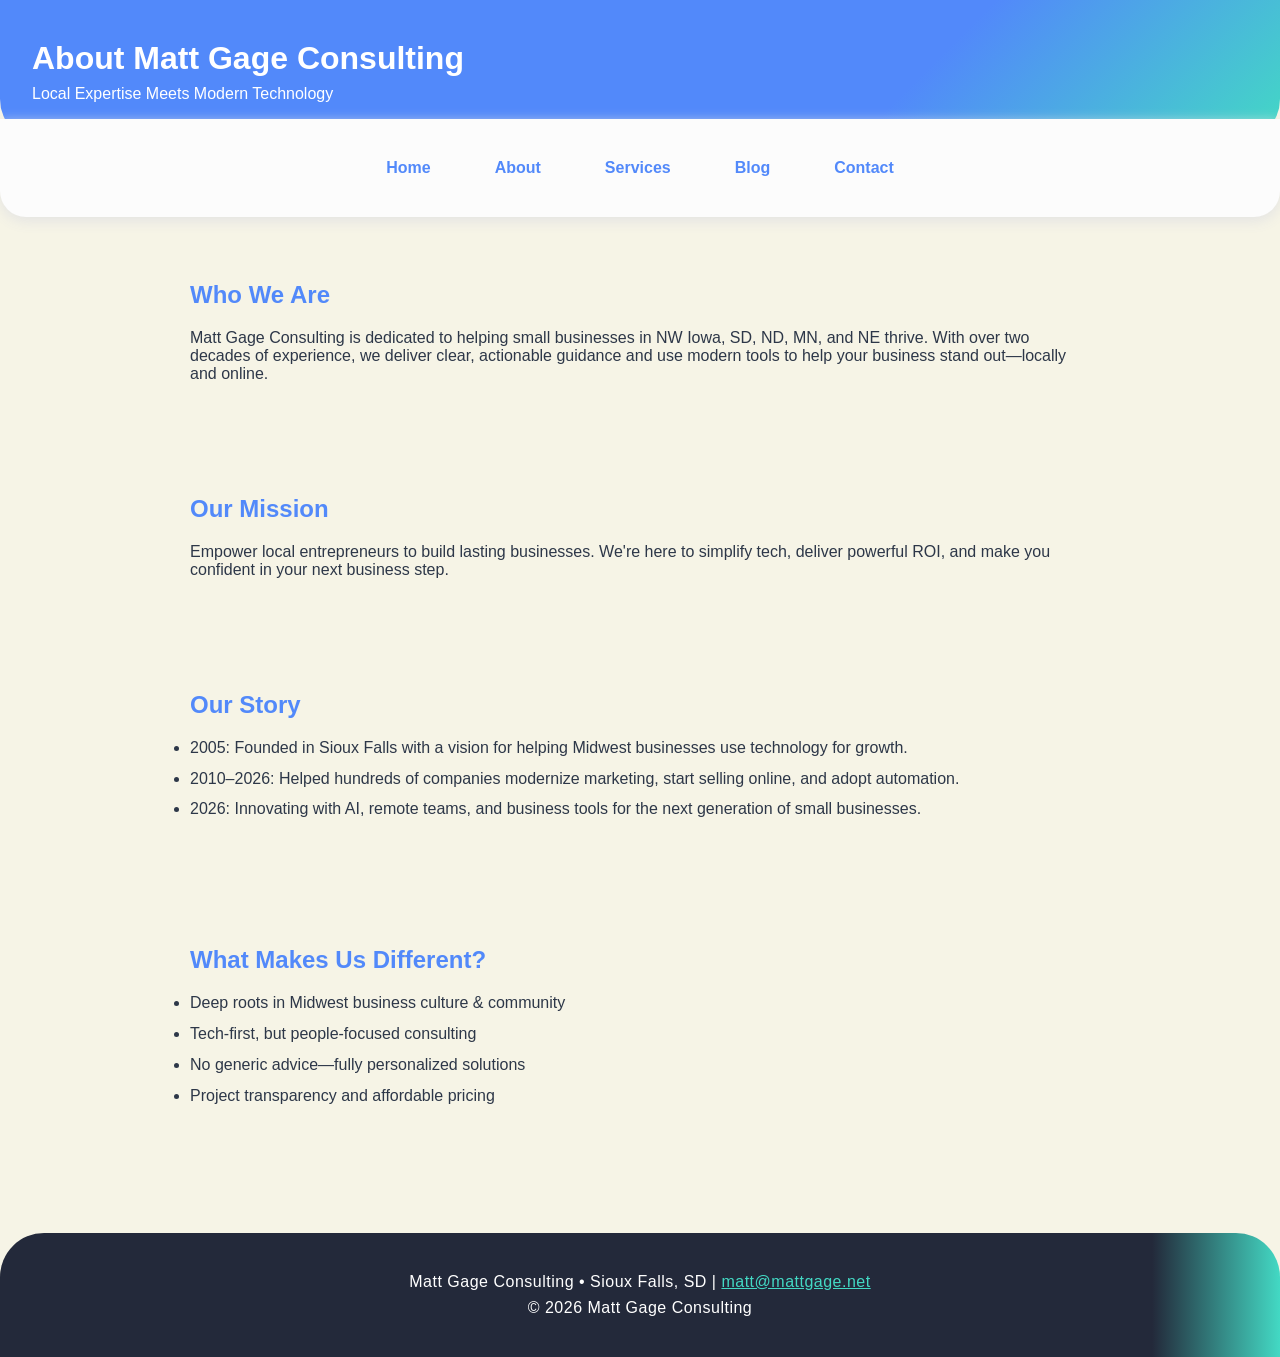
==== about.html @ 721576e1 "Refactor: Extract CSS into external stylesheet with variables - Created styles.css with CSS variable" ====
<!DOCTYPE html>
<html lang="en">
<head>
  <meta charset="UTF-8">
  <title>About Matt Gage Consulting</title>
  <meta name="viewport" content="width=device-width, initial-scale=1">
  <link rel="stylesheet" href="styles.css">
</head>
<body>
  <header>
    <h1>About Matt Gage Consulting</h1>
    <p>Local Expertise Meets Modern Technology</p>
  </header>
  <nav>
    <a href="index.html">Home</a>
    <a href="about.html">About</a>
    <a href="services.html">Services</a>
    <a href="blog.html">Blog</a>
    <a href="contact.html">Contact</a>
  </nav>
  <section>
    <h2>Who We Are</h2>
    <p>Matt Gage Consulting is dedicated to helping small businesses in NW Iowa, SD, ND, MN, and NE thrive. With over two decades of experience, we deliver clear, actionable guidance and use modern tools to help your business stand out—locally and online.</p>
  </section>
  <section>
    <h2>Our Mission</h2>
    <p>Empower local entrepreneurs to build lasting businesses. We're here to simplify tech, deliver powerful ROI, and make you confident in your next business step.</p>
  </section>
  <section>
    <h2>Our Story</h2>
    <ul>
      <li>2005: Founded in Sioux Falls with a vision for helping Midwest businesses use technology for growth.</li>
      <li>2010–2026: Helped hundreds of companies modernize marketing, start selling online, and adopt automation.</li>
      <li>2026: Innovating with AI, remote teams, and business tools for the next generation of small businesses.</li>
    </ul>
  </section>
  <section>
    <h2>What Makes Us Different?</h2>
    <ul>
      <li>Deep roots in Midwest business culture & community</li>
      <li>Tech-first, but people-focused consulting</li>
      <li>No generic advice—fully personalized solutions</li>
      <li>Project transparency and affordable pricing</li>
    </ul>
  </section>
  <footer>
    <p>Matt Gage Consulting • Sioux Falls, SD | <a href="mailto:matt@mattgage.net">matt@mattgage.net</a></p>
    <p>&copy; 2026 Matt Gage Consulting</p>
  </footer>
</body>
</html>
---- styles.css ----
/* CSS Variables for easy theming */
:root {
  --color-primary: #5289fa;
  --color-accent: #43d9c4;
  --color-dark: #23293a;
  --color-text: #2D3748;
  --color-background: #f6f4e6;
  --color-card: #fcfcfc;
  --color-white: #fff;
  --color-shadow-light: #e3e3e3;
  --color-shadow-medium: #e7e9ec;
  --color-shadow-card: #d7e9ef;
  --color-shadow-hover: #b1d6f6;
  --color-shadow-teal: #a4f6e3;
  --color-border: #d3d3d3;

  --font-family: 'Inter', 'Segoe UI', Arial, sans-serif;

  --border-radius-small: 6px;
  --border-radius-medium: 8px;
  --border-radius-large: 24px;
  --border-radius-xlarge: 26px;
  --border-radius-xxlarge: 44px;

  --spacing-small: 0.5rem;
  --spacing-medium: 1rem;
  --spacing-large: 2rem;
  --spacing-xlarge: 2.5rem;
  --spacing-xxlarge: 4rem;

  --transition-fast: 0.2s;
}

/* Base Styles */
body {
  font-family: var(--font-family);
  margin: 0;
  background: var(--color-background);
  color: var(--color-text);
}

/* Header Styles */
header {
  background: linear-gradient(135deg, var(--color-primary) 70%, var(--color-accent) 100%);
  color: var(--color-white);
  padding: var(--spacing-xlarge) var(--spacing-large);
  border-radius: 0 0 var(--border-radius-xxlarge) var(--border-radius-xxlarge);
}

header h1 {
  margin: 0 0 var(--spacing-small) 0;
}

header p {
  margin: 0;
}

/* Navigation Styles */
nav {
  background: var(--color-card);
  display: flex;
  gap: var(--spacing-large);
  align-items: center;
  justify-content: center;
  margin-top: -24px;
  padding: var(--spacing-large);
  border-radius: 0 0 var(--border-radius-xlarge) var(--border-radius-xlarge);
  box-shadow: 0 4px 14px var(--color-shadow-light);
  position: relative;
  z-index: 2;
}

nav a {
  color: var(--color-primary);
  text-decoration: none;
  font-weight: bold;
  padding: var(--spacing-small) var(--spacing-medium);
  border-radius: var(--border-radius-medium);
  transition: background var(--transition-fast);
}

nav a:hover {
  background: var(--color-accent);
  color: var(--color-white);
}

/* Section Styles */
section {
  max-width: 900px;
  margin: auto;
  padding: var(--spacing-large);
}

/* Footer Styles */
footer {
  background: linear-gradient(90deg, var(--color-dark) 90%, var(--color-accent) 100%);
  color: var(--color-white);
  text-align: center;
  padding: var(--spacing-large);
  border-radius: var(--border-radius-xxlarge) var(--border-radius-xxlarge) 0 0;
  margin-top: var(--spacing-xxlarge);
  letter-spacing: 0.5px;
}

footer a {
  color: var(--color-accent) !important;
  text-decoration: underline;
}

footer p {
  margin: var(--spacing-small) 0;
}

/* Heading Styles */
h2 {
  color: var(--color-primary);
  margin-top: var(--spacing-large);
}

h3 {
  margin-bottom: var(--spacing-small);
}

/* List Styles */
ul {
  margin: var(--spacing-small) 0 var(--spacing-large) 0;
  padding-left: 0;
}

ul li {
  margin-bottom: 0.8rem;
}

/* Link Styles */
.link-primary {
  color: var(--color-primary);
  text-decoration: none;
}

.link-primary-bold {
  color: var(--color-primary);
  text-decoration: none;
  font-weight: bold;
}

/* Hero Section - index.html specific */
.hero {
  text-align: center;
  padding: var(--spacing-xxlarge) var(--spacing-large);
  background: var(--color-card);
  border-radius: var(--border-radius-large);
  margin-top: -44px;
  box-shadow: 0 6px 24px var(--color-shadow-card);
}

/* CTA Button - index.html specific */
.cta {
  background: var(--color-accent);
  color: var(--color-white);
  padding: var(--spacing-medium) var(--spacing-xlarge);
  border: none;
  border-radius: 20px;
  font-size: 1.2rem;
  cursor: pointer;
  text-decoration: none;
  box-shadow: 0 2px 6px var(--color-shadow-teal);
  transition: background var(--transition-fast);
  font-family: inherit;
  display: inline-block;
}

.cta:hover {
  background: var(--color-primary);
}

/* Grid Layout - index.html specific */
.grid {
  display: flex;
  gap: var(--spacing-large);
  flex-wrap: wrap;
  justify-content: center;
  margin-top: var(--spacing-xlarge);
}

.grid > div {
  background: var(--color-card);
  border-radius: var(--border-radius-large);
  box-shadow: 0 2px 16px var(--color-shadow-medium);
  padding: var(--spacing-large);
  min-width: 260px;
  flex: 1 1 260px;
  margin-bottom: var(--spacing-medium);
  border-left: 5px solid var(--color-primary);
  transition: box-shadow var(--transition-fast);
}

.grid > div:hover {
  box-shadow: 0 4px 32px var(--color-shadow-hover);
  border-left: 5px solid var(--color-accent);
}

/* Service Card - services.html specific */
.service {
  background: var(--color-white);
  margin: var(--spacing-medium) 0;
  border-radius: var(--border-radius-small);
  box-shadow: 0 2px 8px var(--color-shadow-light);
  padding: var(--spacing-large);
}

/* Blog Post - blog.html specific */
.post {
  background: var(--color-white);
  margin: var(--spacing-medium) 0;
  border-radius: var(--border-radius-small);
  box-shadow: 0 2px 8px var(--color-shadow-light);
  padding: var(--spacing-large);
}

/* Form Styles - contact.html specific */
form {
  background: var(--color-white);
  padding: var(--spacing-large);
  border-radius: var(--border-radius-medium);
  box-shadow: 0 2px 8px var(--color-shadow-light);
}

label {
  font-weight: bold;
  display: block;
  margin-top: var(--spacing-medium);
}

input,
textarea {
  width: 100%;
  margin-bottom: var(--spacing-medium);
  padding: 0.75rem;
  border-radius: var(--border-radius-small);
  border: 1px solid var(--color-border);
  box-sizing: border-box;
  font-family: var(--font-family);
}

button[type="submit"] {
  background: var(--color-accent);
  color: var(--color-white);
  border: none;
  padding: 0.75rem 1.5rem;
  border-radius: var(--border-radius-small);
  margin-top: var(--spacing-medium);
  cursor: pointer;
  font-family: inherit;
  font-weight: bold;
  transition: background var(--transition-fast);
}

button[type="submit"]:hover {
  background: var(--color-primary);
}

/* Utility Classes */
.text-center {
  text-align: center;
}

/* Mobile Responsive */
@media (max-width: 600px) {
  .grid {
    flex-direction: column;
  }

  nav {
    flex-direction: column;
    gap: var(--spacing-medium);
  }

  header,
  footer {
    border-radius: 0;
  }

  .hero,
  .grid > div {
    border-radius: 16px;
  }

  section {
    padding: var(--spacing-medium);
  }
}
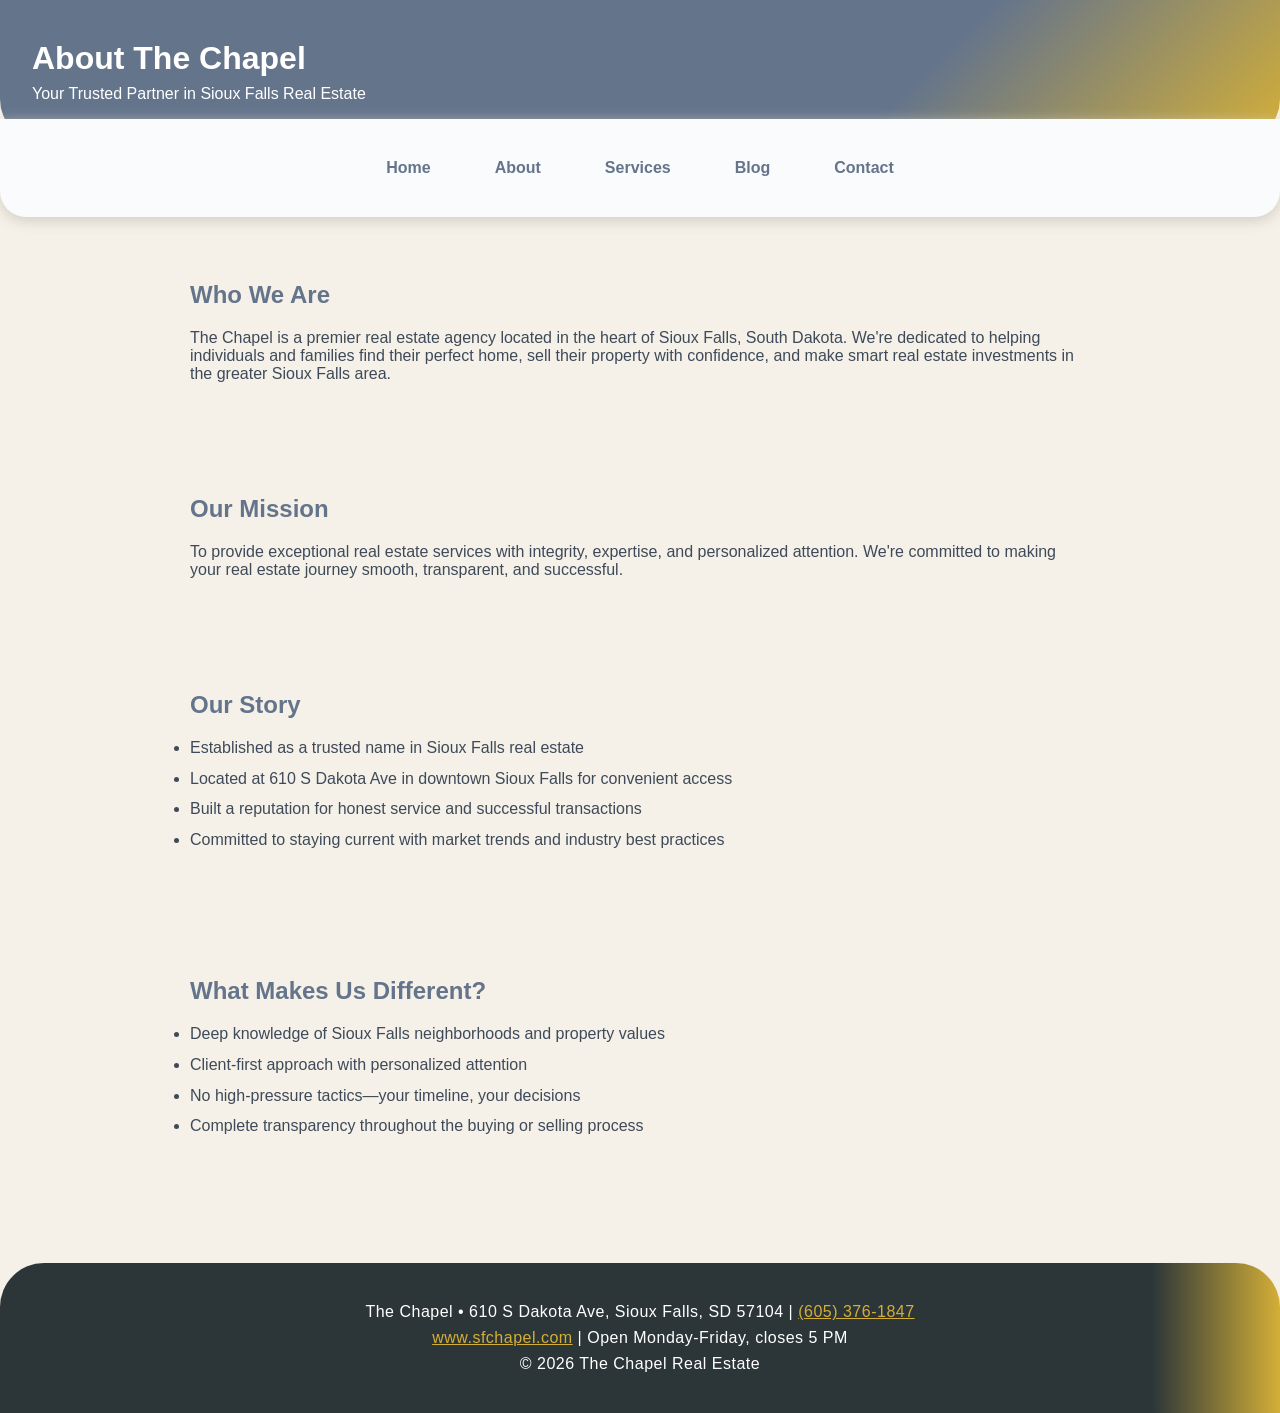
==== commit 06369757: "Update site content to The Chapel Real Estate Changed business information throughout all pages: - B" ====
--- a/about.html
+++ b/about.html
@@ -2,14 +2,14 @@
 <html lang="en">
 <head>
   <meta charset="UTF-8">
-  <title>About Matt Gage Consulting</title>
+  <title>About The Chapel | Real Estate in Sioux Falls</title>
   <meta name="viewport" content="width=device-width, initial-scale=1">
   <link rel="stylesheet" href="styles.css">
 </head>
 <body>
   <header>
-    <h1>About Matt Gage Consulting</h1>
-    <p>Local Expertise Meets Modern Technology</p>
+    <h1>About The Chapel</h1>
+    <p>Your Trusted Partner in Sioux Falls Real Estate</p>
   </header>
   <nav>
     <a href="index.html">Home</a>
@@ -20,32 +20,34 @@
   </nav>
   <section>
     <h2>Who We Are</h2>
-    <p>Matt Gage Consulting is dedicated to helping small businesses in NW Iowa, SD, ND, MN, and NE thrive. With over two decades of experience, we deliver clear, actionable guidance and use modern tools to help your business stand out—locally and online.</p>
+    <p>The Chapel is a premier real estate agency located in the heart of Sioux Falls, South Dakota. We're dedicated to helping individuals and families find their perfect home, sell their property with confidence, and make smart real estate investments in the greater Sioux Falls area.</p>
   </section>
   <section>
     <h2>Our Mission</h2>
-    <p>Empower local entrepreneurs to build lasting businesses. We're here to simplify tech, deliver powerful ROI, and make you confident in your next business step.</p>
+    <p>To provide exceptional real estate services with integrity, expertise, and personalized attention. We're committed to making your real estate journey smooth, transparent, and successful.</p>
   </section>
   <section>
     <h2>Our Story</h2>
     <ul>
-      <li>2005: Founded in Sioux Falls with a vision for helping Midwest businesses use technology for growth.</li>
-      <li>2010–2026: Helped hundreds of companies modernize marketing, start selling online, and adopt automation.</li>
-      <li>2026: Innovating with AI, remote teams, and business tools for the next generation of small businesses.</li>
+      <li>Established as a trusted name in Sioux Falls real estate</li>
+      <li>Located at 610 S Dakota Ave in downtown Sioux Falls for convenient access</li>
+      <li>Built a reputation for honest service and successful transactions</li>
+      <li>Committed to staying current with market trends and industry best practices</li>
     </ul>
   </section>
   <section>
     <h2>What Makes Us Different?</h2>
     <ul>
-      <li>Deep roots in Midwest business culture & community</li>
-      <li>Tech-first, but people-focused consulting</li>
-      <li>No generic advice—fully personalized solutions</li>
-      <li>Project transparency and affordable pricing</li>
+      <li>Deep knowledge of Sioux Falls neighborhoods and property values</li>
+      <li>Client-first approach with personalized attention</li>
+      <li>No high-pressure tactics—your timeline, your decisions</li>
+      <li>Complete transparency throughout the buying or selling process</li>
     </ul>
   </section>
   <footer>
-    <p>Matt Gage Consulting • Sioux Falls, SD | <a href="mailto:matt@mattgage.net">matt@mattgage.net</a></p>
-    <p>&copy; 2026 Matt Gage Consulting</p>
+    <p>The Chapel • 610 S Dakota Ave, Sioux Falls, SD 57104 | <a href="tel:+16053761847">(605) 376-1847</a></p>
+    <p><a href="https://www.sfchapel.com">www.sfchapel.com</a> | Open Monday-Friday, closes 5 PM</p>
+    <p>&copy; 2026 The Chapel Real Estate</p>
   </footer>
 </body>
 </html>
--- a/styles.css
+++ b/styles.css
@@ -1,18 +1,19 @@
 /* CSS Variables for easy theming */
 :root {
-  --color-primary: #5289fa;
-  --color-accent: #43d9c4;
-  --color-dark: #23293a;
-  --color-text: #2D3748;
-  --color-background: #f6f4e6;
-  --color-card: #fcfcfc;
-  --color-white: #fff;
-  --color-shadow-light: #e3e3e3;
-  --color-shadow-medium: #e7e9ec;
-  --color-shadow-card: #d7e9ef;
-  --color-shadow-hover: #b1d6f6;
-  --color-shadow-teal: #a4f6e3;
-  --color-border: #d3d3d3;
+  /* Arctic White, Slate, Gold, Natural Wood Tones, Charcoal Color Scheme */
+  --color-primary: #64748B;        /* Slate - primary elements, links */
+  --color-accent: #D4AF37;         /* Gold - CTAs, accents, highlights */
+  --color-dark: #2C3639;           /* Charcoal - footer, dark backgrounds */
+  --color-text: #3E4A59;           /* Charcoal text - body copy */
+  --color-background: #F5F1E8;     /* Natural wood/warm cream - page background */
+  --color-card: #FAFBFC;           /* Arctic white - card backgrounds */
+  --color-white: #FFFFFF;          /* Pure white */
+  --color-shadow-light: #D4CEC4;   /* Warm neutral shadow */
+  --color-shadow-medium: #C5BDB1;  /* Medium warm shadow */
+  --color-shadow-card: #E0D8CC;    /* Soft wood-tone shadow */
+  --color-shadow-hover: #B8A992;   /* Wood-tone hover shadow */
+  --color-shadow-accent: #E5D5A8;  /* Gold-tinted shadow */
+  --color-border: #D1C7B8;         /* Natural border color */
 
   --font-family: 'Inter', 'Segoe UI', Arial, sans-serif;
 
@@ -163,7 +164,7 @@
   font-size: 1.2rem;
   cursor: pointer;
   text-decoration: none;
-  box-shadow: 0 2px 6px var(--color-shadow-teal);
+  box-shadow: 0 2px 6px var(--color-shadow-accent);
   transition: background var(--transition-fast);
   font-family: inherit;
   display: inline-block;
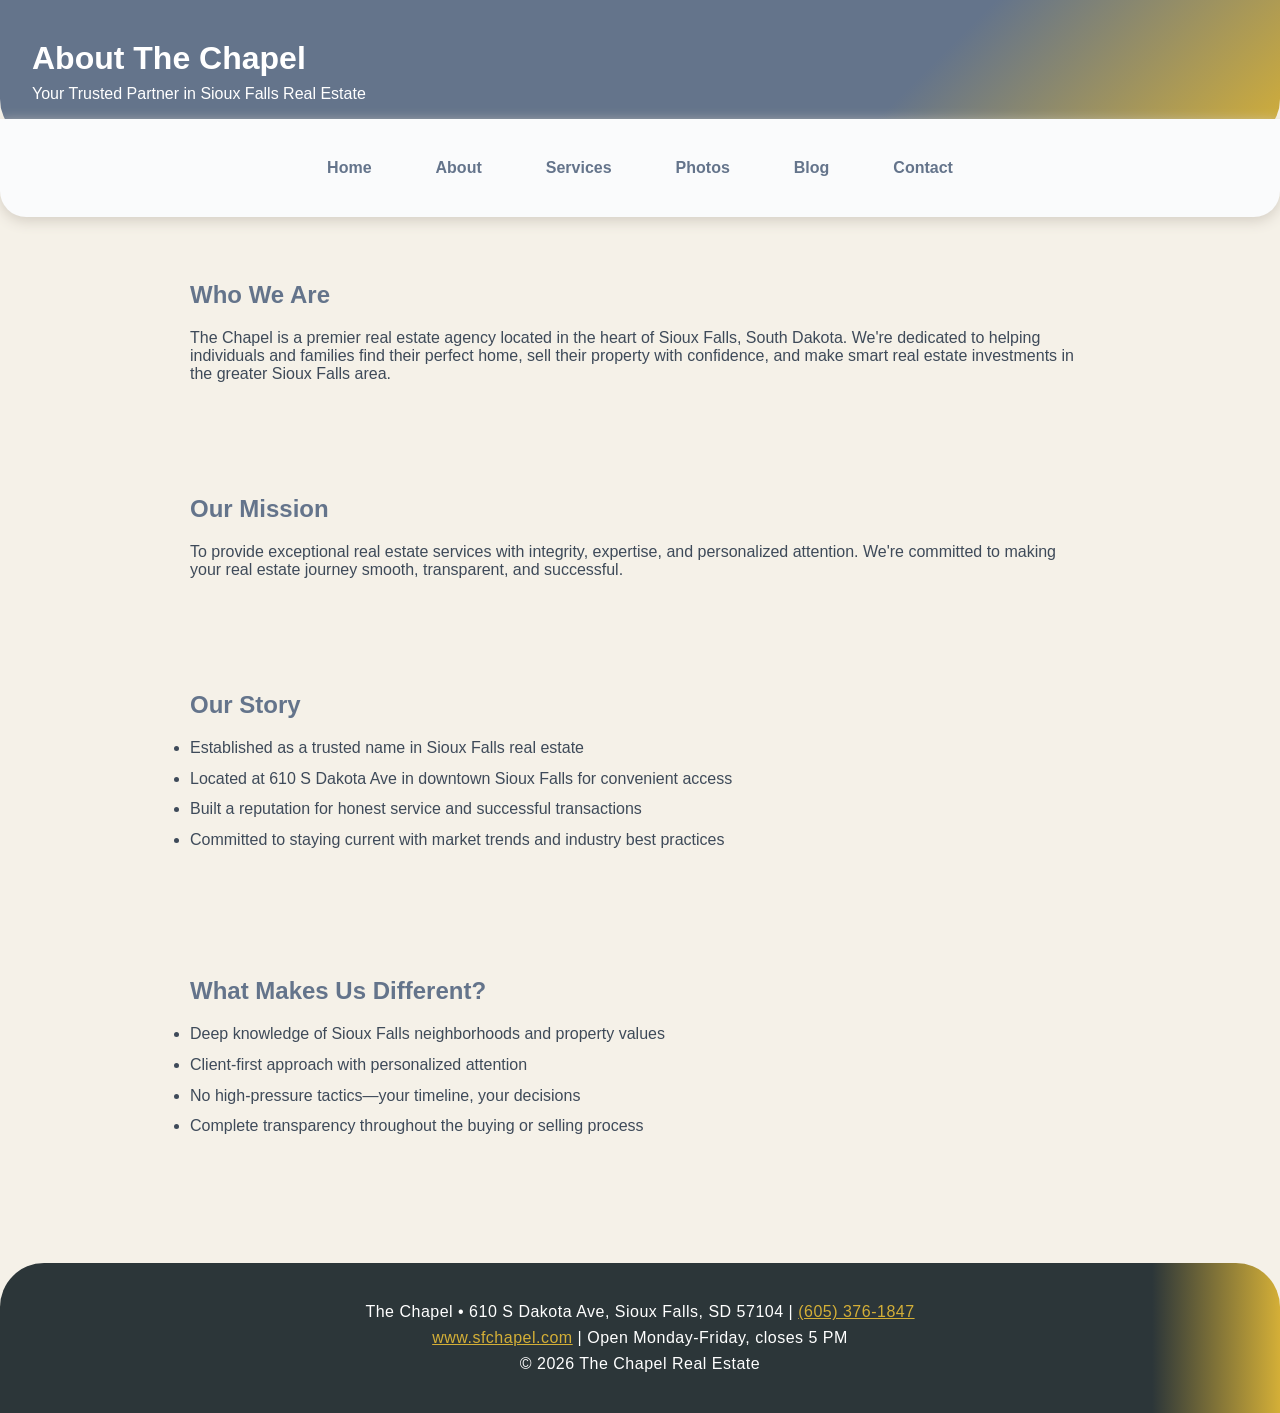
==== commit 63727391: "Add Photos page and update navigation based on sitemap Created new photos.html page featuring: - Pro" ====
--- a/about.html
+++ b/about.html
@@ -15,6 +15,7 @@
     <a href="index.html">Home</a>
     <a href="about.html">About</a>
     <a href="services.html">Services</a>
+    <a href="photos.html">Photos</a>
     <a href="blog.html">Blog</a>
     <a href="contact.html">Contact</a>
   </nav>
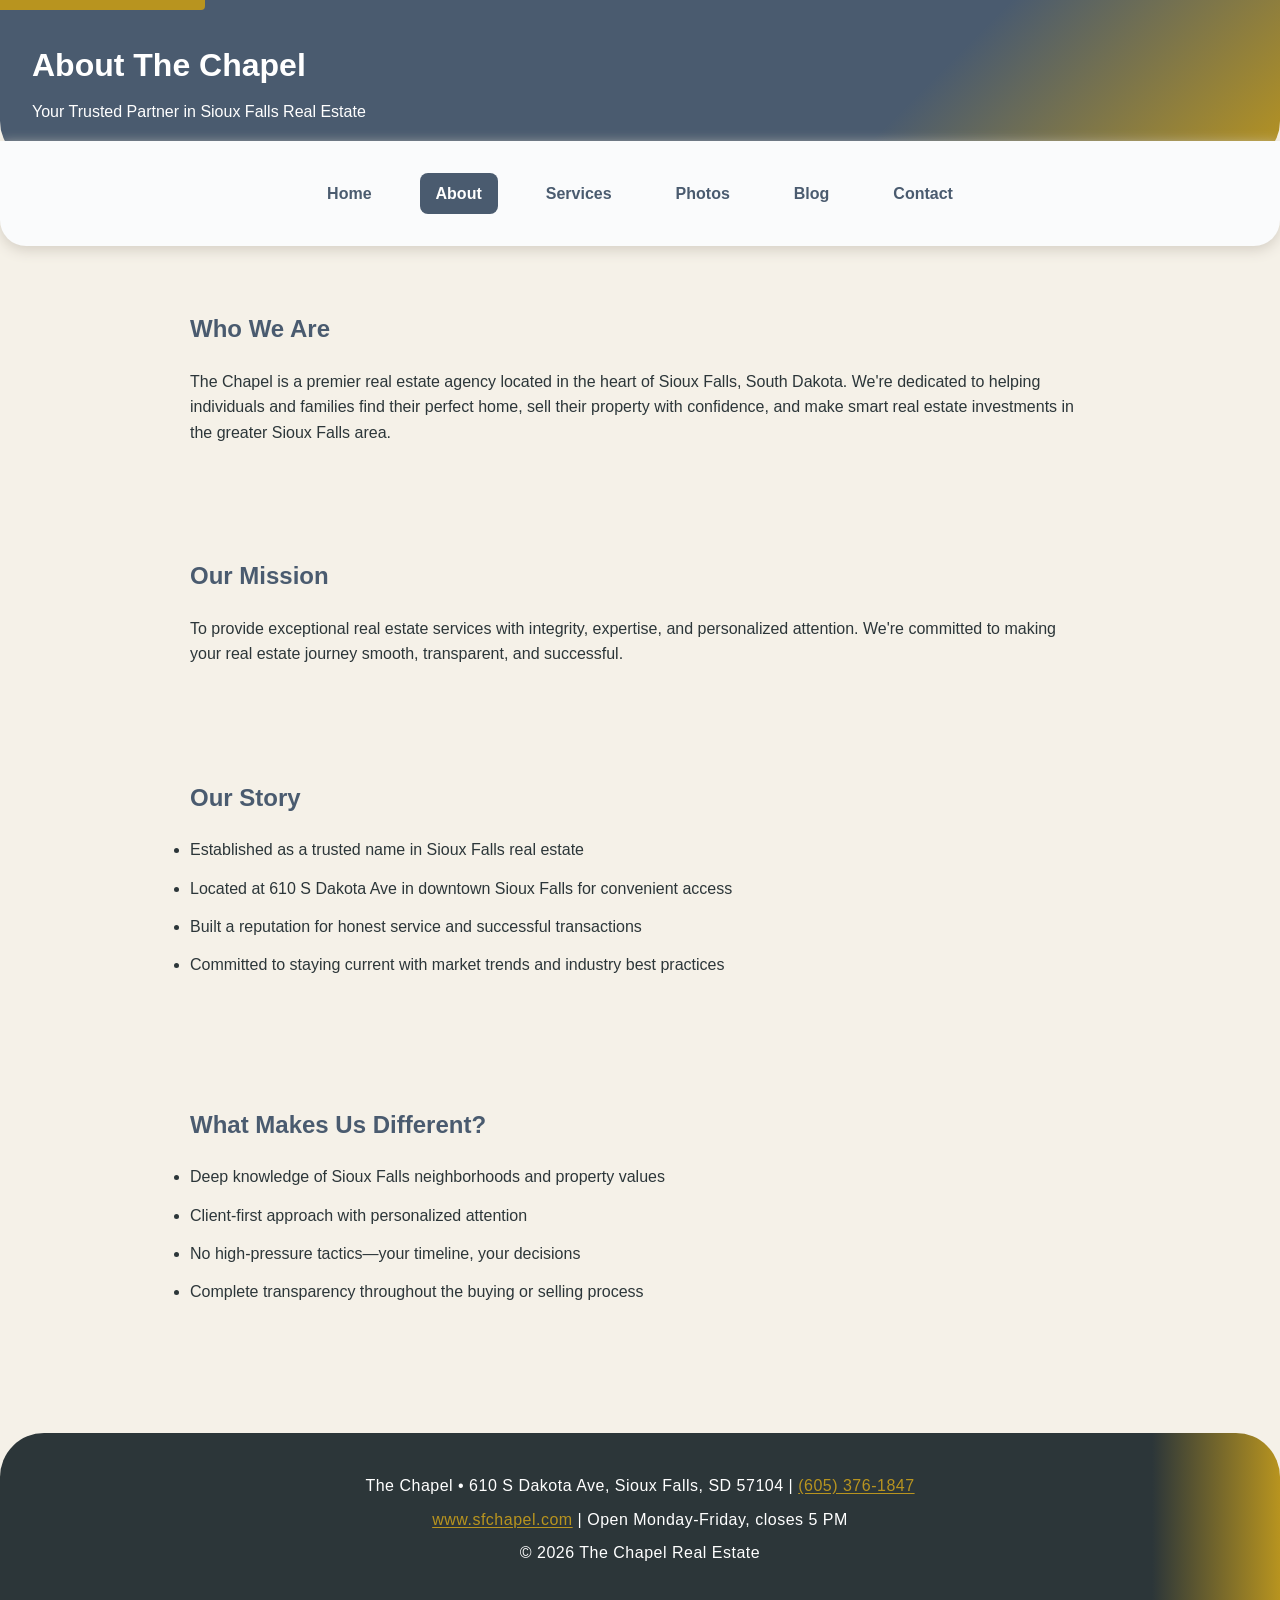
==== commit 7b4bd9d8: "Implement WCAG 2.1 Level AA accessibility standards CSS Improvements (styles.css): - Updated color p" ====
--- a/about.html
+++ b/about.html
@@ -7,47 +7,57 @@
   <link rel="stylesheet" href="styles.css">
 </head>
 <body>
-  <header>
+  <a href="#main-content" class="skip-link">Skip to main content</a>
+
+  <header role="banner">
     <h1>About The Chapel</h1>
     <p>Your Trusted Partner in Sioux Falls Real Estate</p>
   </header>
-  <nav>
+
+  <nav role="navigation" aria-label="Main navigation">
     <a href="index.html">Home</a>
-    <a href="about.html">About</a>
+    <a href="about.html" aria-current="page">About</a>
     <a href="services.html">Services</a>
     <a href="photos.html">Photos</a>
     <a href="blog.html">Blog</a>
     <a href="contact.html">Contact</a>
   </nav>
-  <section>
-    <h2>Who We Are</h2>
-    <p>The Chapel is a premier real estate agency located in the heart of Sioux Falls, South Dakota. We're dedicated to helping individuals and families find their perfect home, sell their property with confidence, and make smart real estate investments in the greater Sioux Falls area.</p>
-  </section>
-  <section>
-    <h2>Our Mission</h2>
-    <p>To provide exceptional real estate services with integrity, expertise, and personalized attention. We're committed to making your real estate journey smooth, transparent, and successful.</p>
-  </section>
-  <section>
-    <h2>Our Story</h2>
-    <ul>
-      <li>Established as a trusted name in Sioux Falls real estate</li>
-      <li>Located at 610 S Dakota Ave in downtown Sioux Falls for convenient access</li>
-      <li>Built a reputation for honest service and successful transactions</li>
-      <li>Committed to staying current with market trends and industry best practices</li>
-    </ul>
-  </section>
-  <section>
-    <h2>What Makes Us Different?</h2>
-    <ul>
-      <li>Deep knowledge of Sioux Falls neighborhoods and property values</li>
-      <li>Client-first approach with personalized attention</li>
-      <li>No high-pressure tactics—your timeline, your decisions</li>
-      <li>Complete transparency throughout the buying or selling process</li>
-    </ul>
-  </section>
-  <footer>
-    <p>The Chapel • 610 S Dakota Ave, Sioux Falls, SD 57104 | <a href="tel:+16053761847">(605) 376-1847</a></p>
-    <p><a href="https://www.sfchapel.com">www.sfchapel.com</a> | Open Monday-Friday, closes 5 PM</p>
+
+  <main id="main-content" role="main">
+    <section aria-labelledby="who-we-are-heading">
+      <h2 id="who-we-are-heading">Who We Are</h2>
+      <p>The Chapel is a premier real estate agency located in the heart of Sioux Falls, South Dakota. We're dedicated to helping individuals and families find their perfect home, sell their property with confidence, and make smart real estate investments in the greater Sioux Falls area.</p>
+    </section>
+
+    <section aria-labelledby="mission-heading">
+      <h2 id="mission-heading">Our Mission</h2>
+      <p>To provide exceptional real estate services with integrity, expertise, and personalized attention. We're committed to making your real estate journey smooth, transparent, and successful.</p>
+    </section>
+
+    <section aria-labelledby="story-heading">
+      <h2 id="story-heading">Our Story</h2>
+      <ul>
+        <li>Established as a trusted name in Sioux Falls real estate</li>
+        <li>Located at 610 S Dakota Ave in downtown Sioux Falls for convenient access</li>
+        <li>Built a reputation for honest service and successful transactions</li>
+        <li>Committed to staying current with market trends and industry best practices</li>
+      </ul>
+    </section>
+
+    <section aria-labelledby="different-heading">
+      <h2 id="different-heading">What Makes Us Different?</h2>
+      <ul>
+        <li>Deep knowledge of Sioux Falls neighborhoods and property values</li>
+        <li>Client-first approach with personalized attention</li>
+        <li>No high-pressure tactics—your timeline, your decisions</li>
+        <li>Complete transparency throughout the buying or selling process</li>
+      </ul>
+    </section>
+  </main>
+
+  <footer role="contentinfo">
+    <p>The Chapel • 610 S Dakota Ave, Sioux Falls, SD 57104 | <a href="tel:+16053761847" aria-label="Call The Chapel at (605) 376-1847">(605) 376-1847</a></p>
+    <p><a href="https://www.sfchapel.com" aria-label="Visit The Chapel website">www.sfchapel.com</a> | Open Monday-Friday, closes 5 PM</p>
     <p>&copy; 2026 The Chapel Real Estate</p>
   </footer>
 </body>
--- a/styles.css
+++ b/styles.css
@@ -1,10 +1,10 @@
-/* CSS Variables for easy theming */
+/* CSS Variables for easy theming - WCAG 2.1 AA Compliant Colors */
 :root {
   /* Arctic White, Slate, Gold, Natural Wood Tones, Charcoal Color Scheme */
-  --color-primary: #64748B;        /* Slate - primary elements, links */
-  --color-accent: #D4AF37;         /* Gold - CTAs, accents, highlights */
+  --color-primary: #4A5B6F;        /* Darker slate - better contrast (was #64748B) */
+  --color-accent: #B8941F;         /* Darker gold - better contrast (was #D4AF37) */
   --color-dark: #2C3639;           /* Charcoal - footer, dark backgrounds */
-  --color-text: #3E4A59;           /* Charcoal text - body copy */
+  --color-text: #2C3639;           /* Darker charcoal text - WCAG AA compliant (was #3E4A59) */
   --color-background: #F5F1E8;     /* Natural wood/warm cream - page background */
   --color-card: #FAFBFC;           /* Arctic white - card backgrounds */
   --color-white: #FFFFFF;          /* Pure white */
@@ -14,6 +14,7 @@
   --color-shadow-hover: #B8A992;   /* Wood-tone hover shadow */
   --color-shadow-accent: #E5D5A8;  /* Gold-tinted shadow */
   --color-border: #D1C7B8;         /* Natural border color */
+  --color-focus: #4A5B6F;          /* Focus indicator color */
 
   --font-family: 'Inter', 'Segoe UI', Arial, sans-serif;
 
@@ -30,6 +31,38 @@
   --spacing-xxlarge: 4rem;
 
   --transition-fast: 0.2s;
+}
+
+/* Accessibility Utilities */
+.skip-link {
+  position: absolute;
+  top: -40px;
+  left: 0;
+  background: var(--color-accent);
+  color: var(--color-white);
+  padding: 0.75rem 1.5rem;
+  text-decoration: none;
+  font-weight: bold;
+  z-index: 100;
+  border-radius: 0 0 4px 0;
+}
+
+.skip-link:focus {
+  top: 0;
+  outline: 3px solid var(--color-focus);
+  outline-offset: 2px;
+}
+
+.visually-hidden {
+  position: absolute;
+  width: 1px;
+  height: 1px;
+  padding: 0;
+  margin: -1px;
+  overflow: hidden;
+  clip: rect(0, 0, 0, 0);
+  white-space: nowrap;
+  border: 0;
 }
 
 /* Base Styles */
@@ -38,6 +71,22 @@
   margin: 0;
   background: var(--color-background);
   color: var(--color-text);
+  line-height: 1.6;
+}
+
+/* Focus Styles - WCAG 2.1 Compliance */
+*:focus {
+  outline: 3px solid var(--color-focus);
+  outline-offset: 2px;
+}
+
+*:focus:not(:focus-visible) {
+  outline: none;
+}
+
+*:focus-visible {
+  outline: 3px solid var(--color-focus);
+  outline-offset: 2px;
 }
 
 /* Header Styles */
@@ -77,11 +126,22 @@
   font-weight: bold;
   padding: var(--spacing-small) var(--spacing-medium);
   border-radius: var(--border-radius-medium);
-  transition: background var(--transition-fast);
-}
-
-nav a:hover {
+  transition: background var(--transition-fast), color var(--transition-fast);
+}
+
+nav a:hover,
+nav a:focus {
   background: var(--color-accent);
+  color: var(--color-white);
+}
+
+nav a:focus {
+  outline: 3px solid var(--color-focus);
+  outline-offset: 2px;
+}
+
+nav a[aria-current="page"] {
+  background: var(--color-primary);
   color: var(--color-white);
 }
 
@@ -133,15 +193,41 @@
 }
 
 /* Link Styles */
+a {
+  color: var(--color-primary);
+  text-decoration: underline;
+  text-decoration-thickness: 2px;
+  text-underline-offset: 2px;
+}
+
+a:hover,
+a:focus {
+  color: var(--color-accent);
+}
+
 .link-primary {
   color: var(--color-primary);
   text-decoration: none;
+  border-bottom: 2px solid transparent;
+  transition: border-color var(--transition-fast);
+}
+
+.link-primary:hover,
+.link-primary:focus {
+  border-bottom-color: var(--color-accent);
 }
 
 .link-primary-bold {
   color: var(--color-primary);
   text-decoration: none;
   font-weight: bold;
+  border-bottom: 2px solid var(--color-primary);
+}
+
+.link-primary-bold:hover,
+.link-primary-bold:focus {
+  color: var(--color-accent);
+  border-bottom-color: var(--color-accent);
 }
 
 /* Hero Section - index.html specific */
@@ -170,8 +256,14 @@
   display: inline-block;
 }
 
-.cta:hover {
+.cta:hover,
+.cta:focus {
   background: var(--color-primary);
+}
+
+.cta:focus {
+  outline: 3px solid var(--color-focus);
+  outline-offset: 4px;
 }
 
 /* Grid Layout - index.html specific */
@@ -238,9 +330,29 @@
   margin-bottom: var(--spacing-medium);
   padding: 0.75rem;
   border-radius: var(--border-radius-small);
-  border: 1px solid var(--color-border);
+  border: 2px solid var(--color-border);
   box-sizing: border-box;
   font-family: var(--font-family);
+  font-size: 1rem;
+  line-height: 1.5;
+  transition: border-color var(--transition-fast);
+}
+
+input:focus,
+textarea:focus {
+  border-color: var(--color-focus);
+  outline: 3px solid var(--color-focus);
+  outline-offset: 2px;
+}
+
+input:invalid:not(:placeholder-shown),
+textarea:invalid:not(:placeholder-shown) {
+  border-color: #c53030;
+}
+
+input[aria-invalid="true"],
+textarea[aria-invalid="true"] {
+  border-color: #c53030;
 }
 
 button[type="submit"] {
@@ -253,11 +365,20 @@
   cursor: pointer;
   font-family: inherit;
   font-weight: bold;
+  font-size: 1rem;
   transition: background var(--transition-fast);
-}
-
-button[type="submit"]:hover {
+  min-height: 44px;
+  min-width: 44px;
+}
+
+button[type="submit"]:hover,
+button[type="submit"]:focus {
   background: var(--color-primary);
+}
+
+button[type="submit"]:focus {
+  outline: 3px solid var(--color-focus);
+  outline-offset: 2px;
 }
 
 /* Utility Classes */
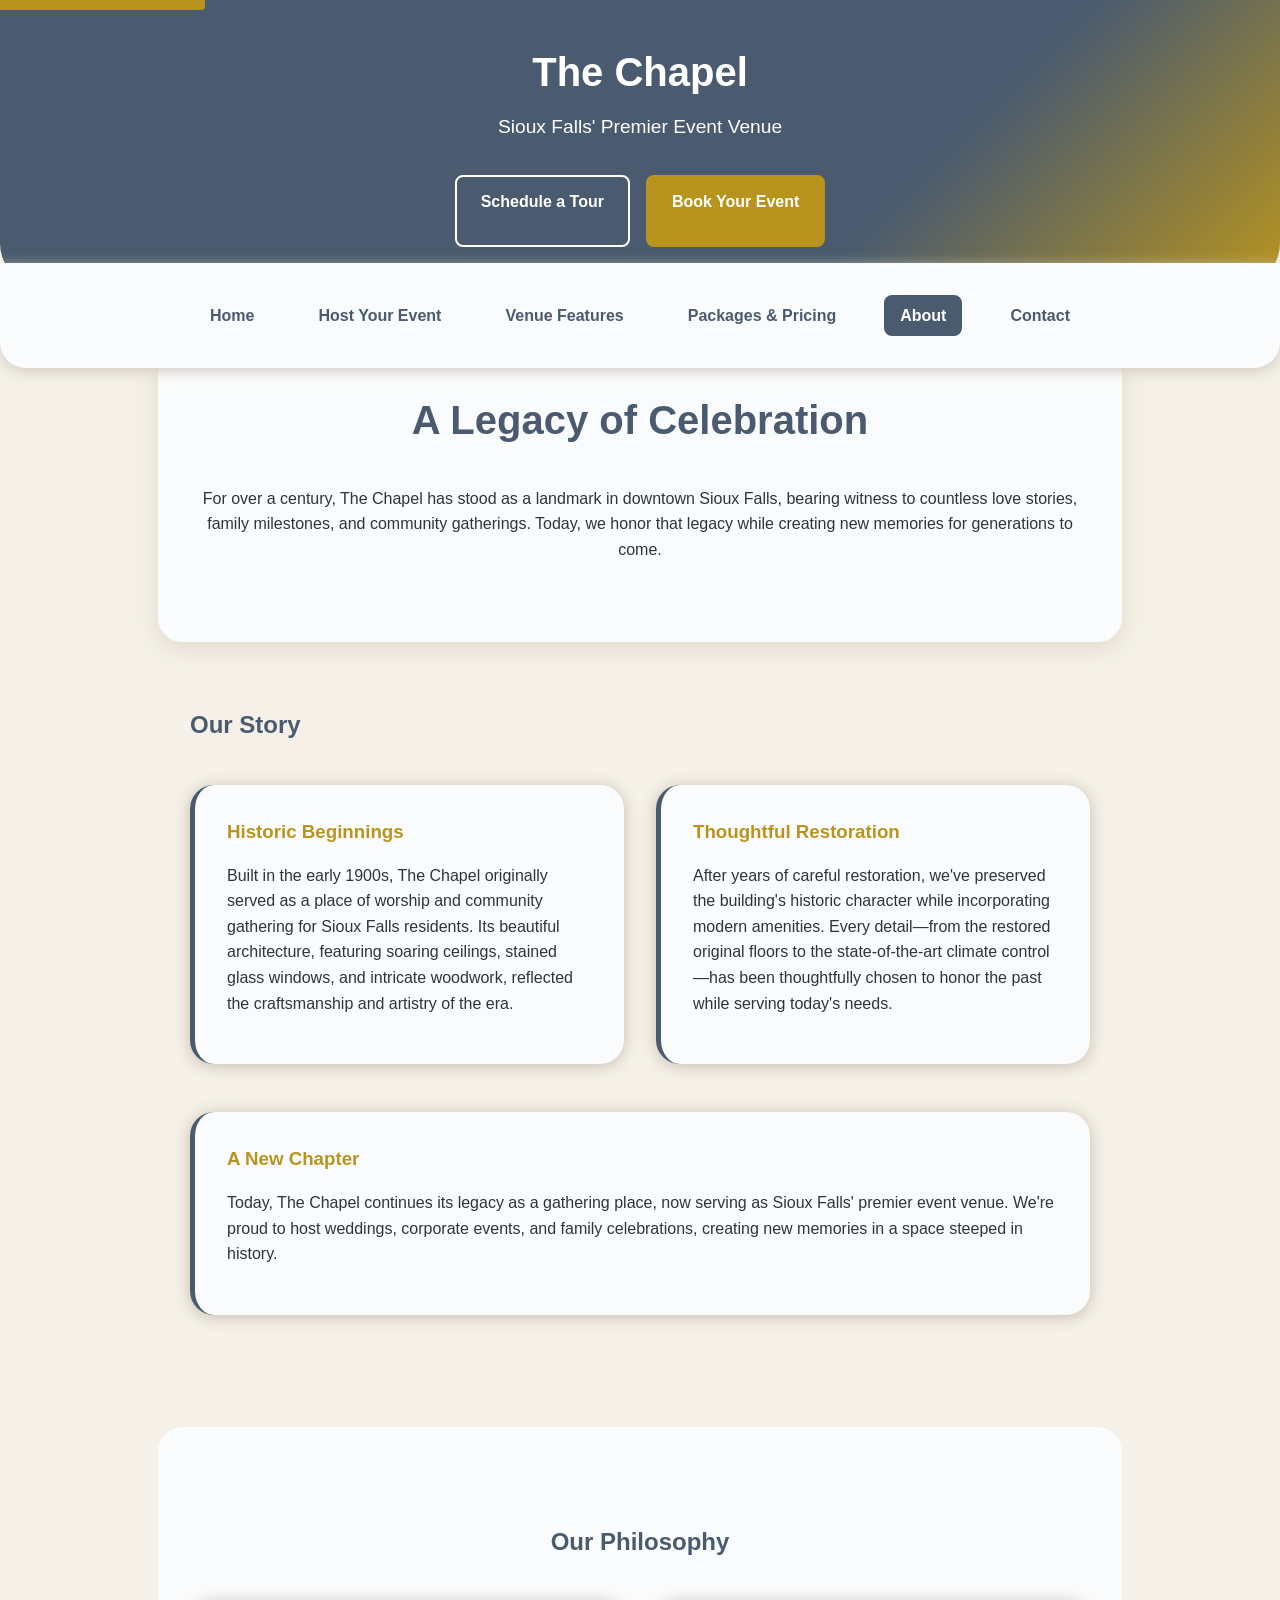
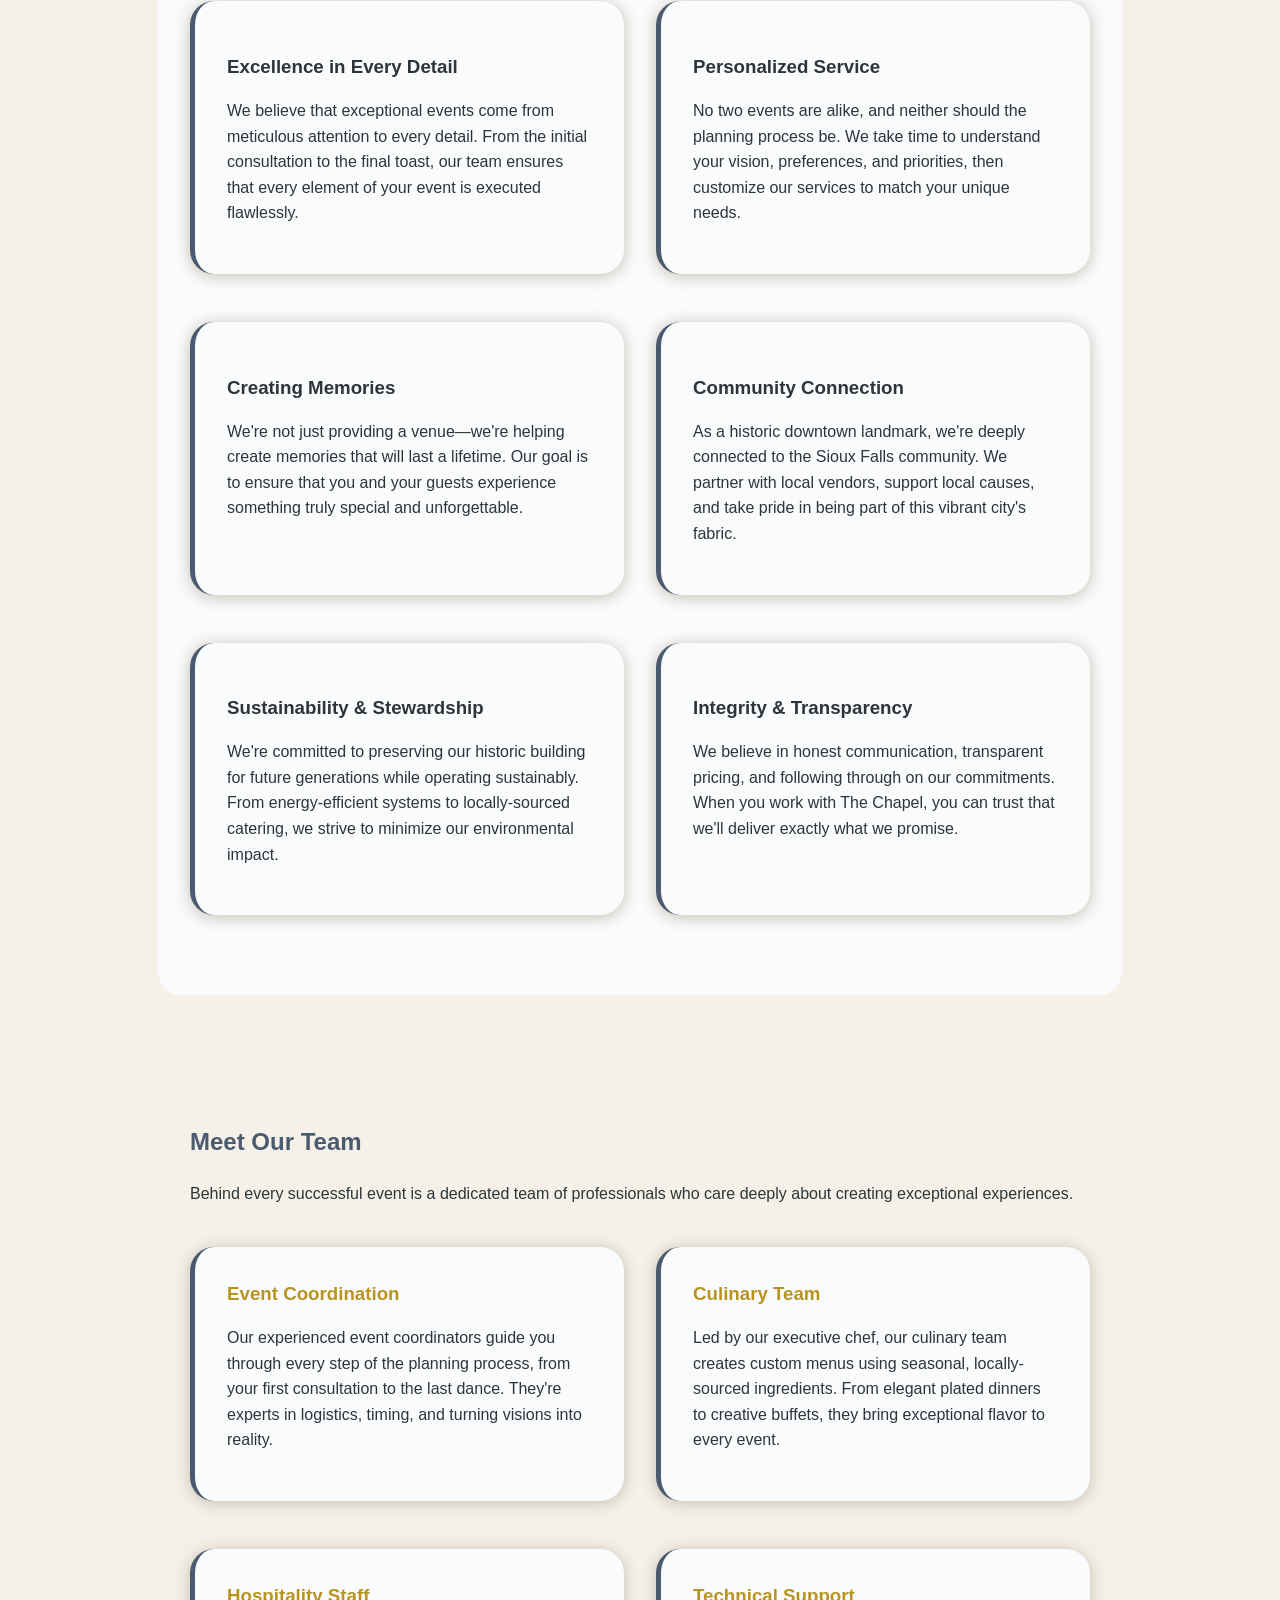
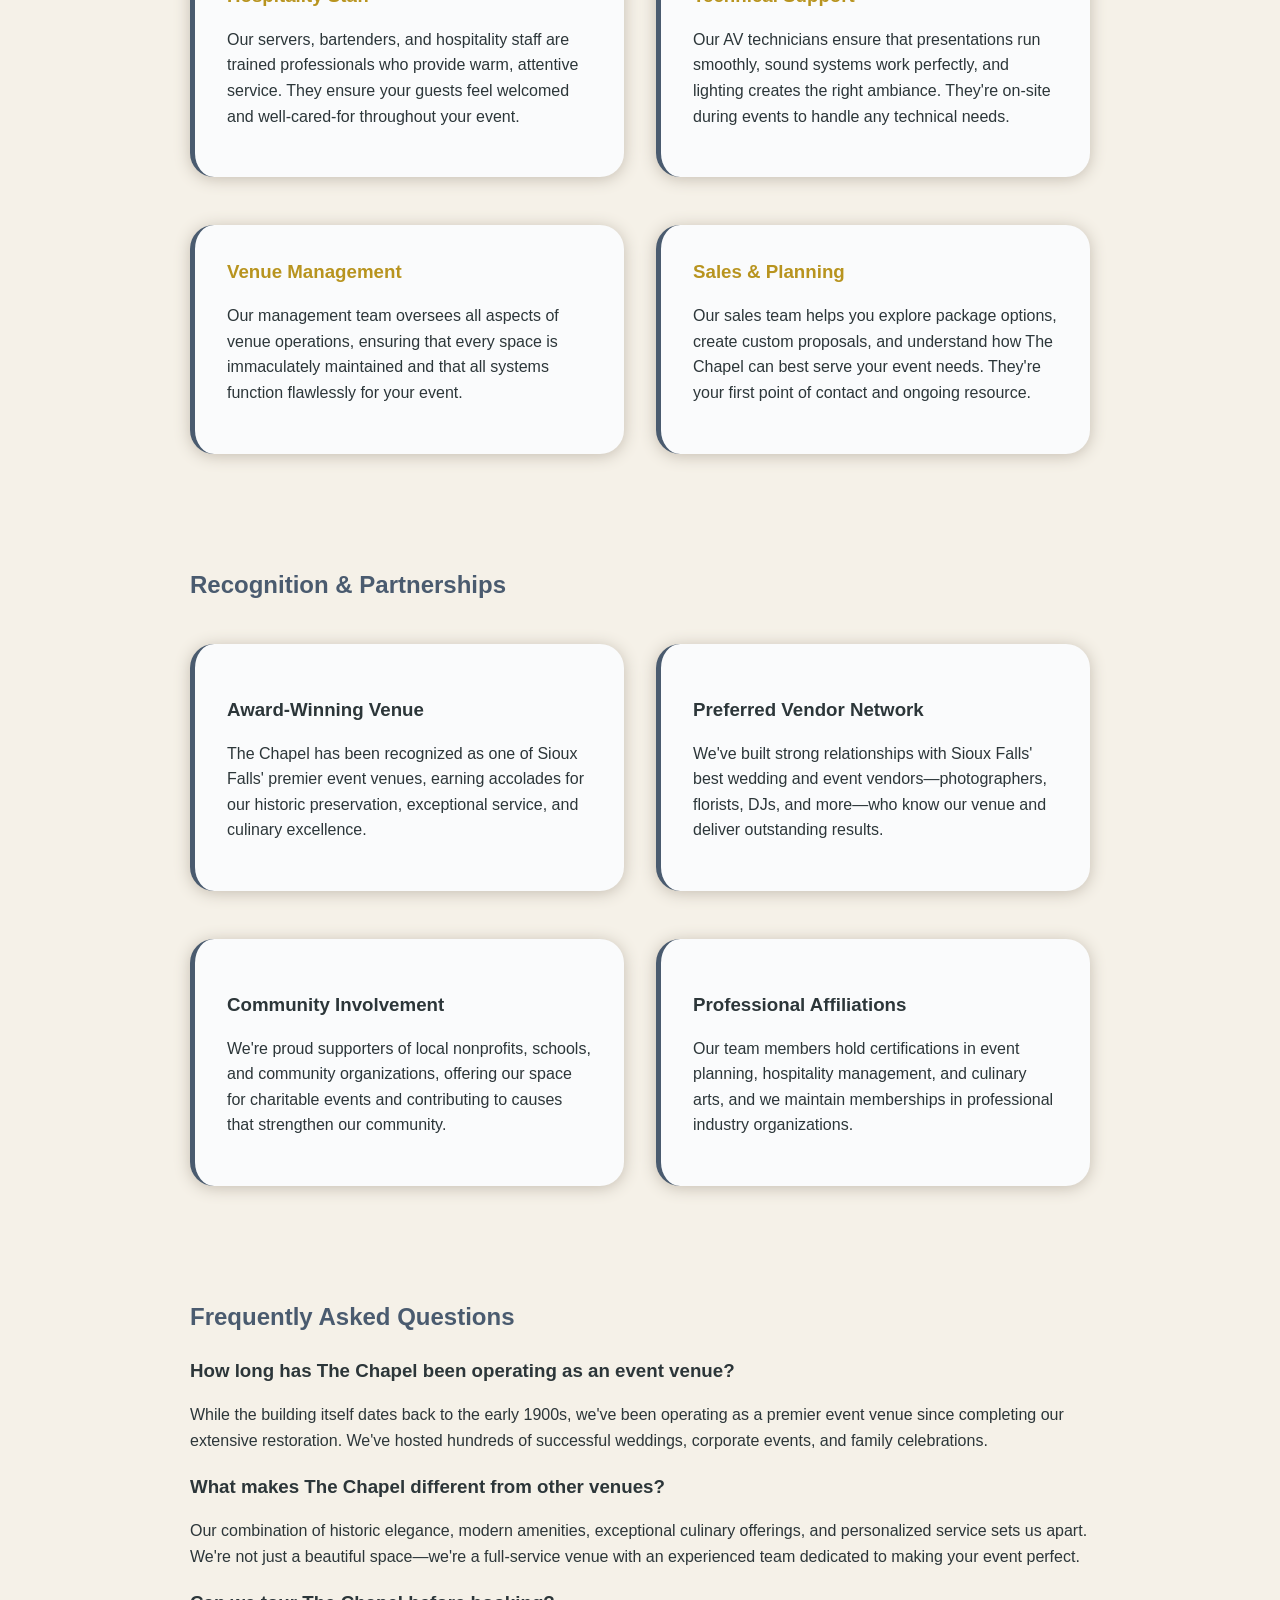
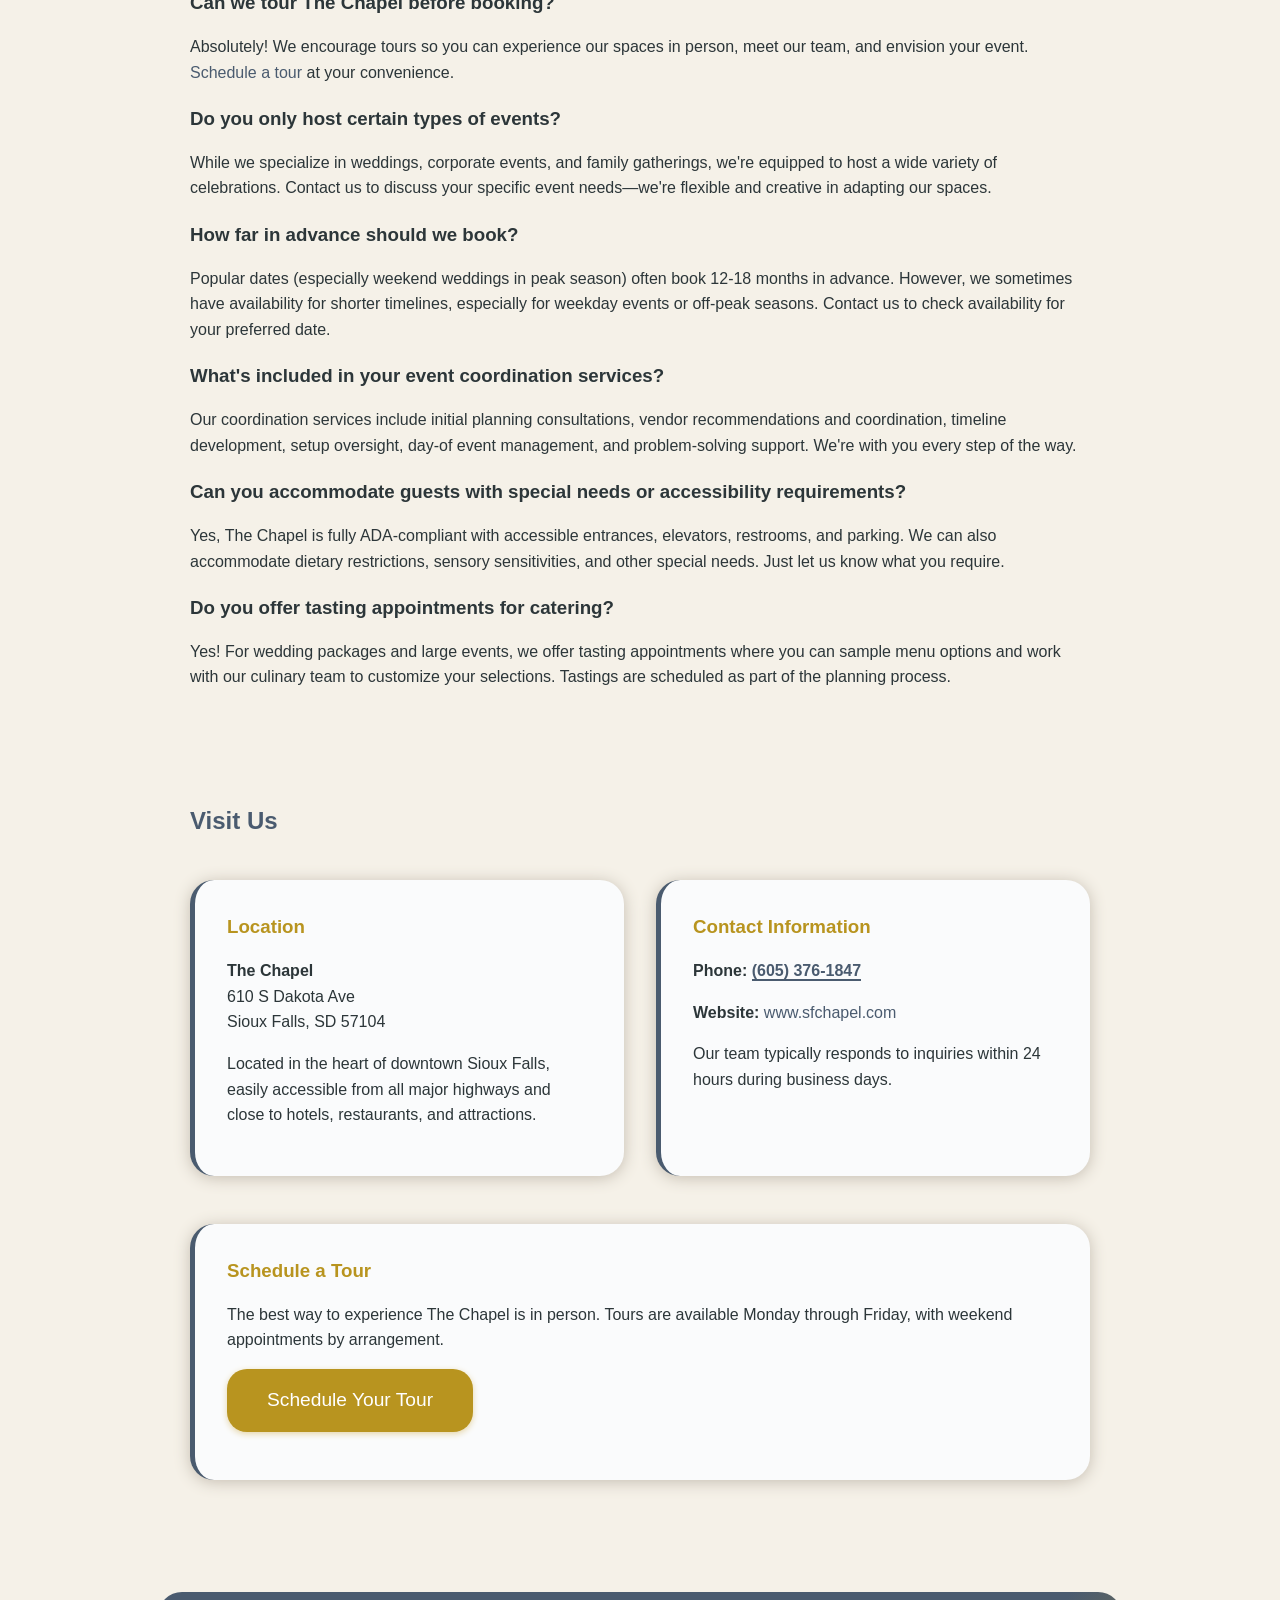
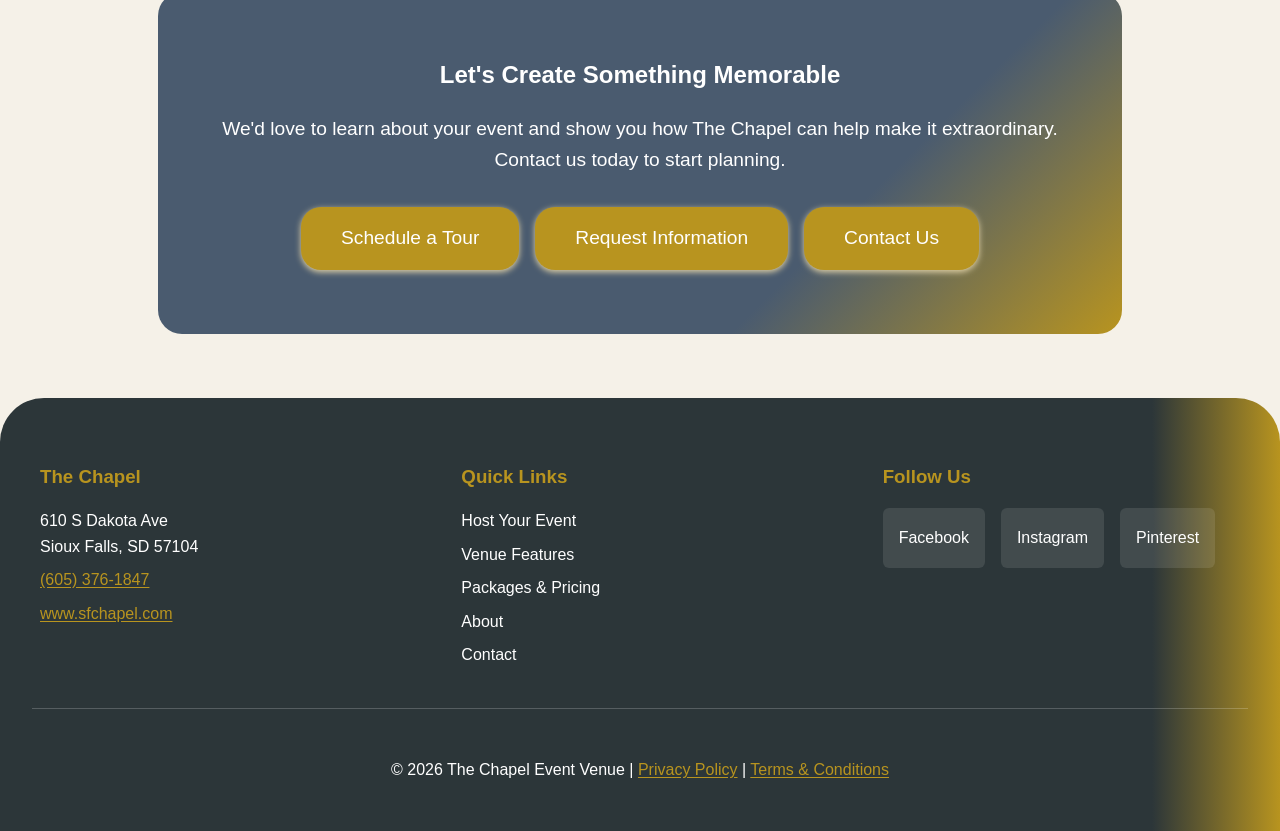
==== commit 4956ad2d: "Complete transformation from real estate to event venue Phase 2 - Event-specific pages: - Create eve" ====
--- a/about.html
+++ b/about.html
@@ -2,63 +2,242 @@
 <html lang="en">
 <head>
   <meta charset="UTF-8">
-  <title>About The Chapel | Real Estate in Sioux Falls</title>
+  <title>About The Chapel | Event Venue History & Team</title>
   <meta name="viewport" content="width=device-width, initial-scale=1">
+  <meta name="description" content="Learn about The Chapel's history, our team, and our commitment to creating unforgettable events in Sioux Falls. Discover the story behind our historic venue.">
   <link rel="stylesheet" href="styles.css">
 </head>
 <body>
   <a href="#main-content" class="skip-link">Skip to main content</a>
 
   <header role="banner">
-    <h1>About The Chapel</h1>
-    <p>Your Trusted Partner in Sioux Falls Real Estate</p>
+    <h1>The Chapel</h1>
+    <p>Sioux Falls' Premier Event Venue</p>
+    <div class="header-ctas">
+      <a href="contact.html#tour" class="cta-secondary" aria-label="Schedule a tour of The Chapel">Schedule a Tour</a>
+      <a href="contact.html#book" class="cta-primary" aria-label="Book The Chapel for your event">Book Your Event</a>
+    </div>
   </header>
 
   <nav role="navigation" aria-label="Main navigation">
     <a href="index.html">Home</a>
+    <a href="events.html">Host Your Event</a>
+    <a href="venue.html">Venue Features</a>
+    <a href="packages.html">Packages & Pricing</a>
     <a href="about.html" aria-current="page">About</a>
-    <a href="services.html">Services</a>
-    <a href="photos.html">Photos</a>
-    <a href="blog.html">Blog</a>
     <a href="contact.html">Contact</a>
   </nav>
 
   <main id="main-content" role="main">
-    <section aria-labelledby="who-we-are-heading">
-      <h2 id="who-we-are-heading">Who We Are</h2>
-      <p>The Chapel is a premier real estate agency located in the heart of Sioux Falls, South Dakota. We're dedicated to helping individuals and families find their perfect home, sell their property with confidence, and make smart real estate investments in the greater Sioux Falls area.</p>
-    </section>
-
-    <section aria-labelledby="mission-heading">
-      <h2 id="mission-heading">Our Mission</h2>
-      <p>To provide exceptional real estate services with integrity, expertise, and personalized attention. We're committed to making your real estate journey smooth, transparent, and successful.</p>
+    <section class="hero" aria-label="About The Chapel introduction">
+      <h2>A Legacy of Celebration</h2>
+      <p>For over a century, The Chapel has stood as a landmark in downtown Sioux Falls, bearing witness to countless love stories, family milestones, and community gatherings. Today, we honor that legacy while creating new memories for generations to come.</p>
     </section>
 
     <section aria-labelledby="story-heading">
       <h2 id="story-heading">Our Story</h2>
-      <ul>
-        <li>Established as a trusted name in Sioux Falls real estate</li>
-        <li>Located at 610 S Dakota Ave in downtown Sioux Falls for convenient access</li>
-        <li>Built a reputation for honest service and successful transactions</li>
-        <li>Committed to staying current with market trends and industry best practices</li>
-      </ul>
-    </section>
-
-    <section aria-labelledby="different-heading">
-      <h2 id="different-heading">What Makes Us Different?</h2>
-      <ul>
-        <li>Deep knowledge of Sioux Falls neighborhoods and property values</li>
-        <li>Client-first approach with personalized attention</li>
-        <li>No high-pressure tactics—your timeline, your decisions</li>
-        <li>Complete transparency throughout the buying or selling process</li>
-      </ul>
+      <div class="grid">
+        <div class="event-card">
+          <h3>Historic Beginnings</h3>
+          <p>Built in the early 1900s, The Chapel originally served as a place of worship and community gathering for Sioux Falls residents. Its beautiful architecture, featuring soaring ceilings, stained glass windows, and intricate woodwork, reflected the craftsmanship and artistry of the era.</p>
+        </div>
+        <div class="event-card">
+          <h3>Thoughtful Restoration</h3>
+          <p>After years of careful restoration, we've preserved the building's historic character while incorporating modern amenities. Every detail—from the restored original floors to the state-of-the-art climate control—has been thoughtfully chosen to honor the past while serving today's needs.</p>
+        </div>
+        <div class="event-card">
+          <h3>A New Chapter</h3>
+          <p>Today, The Chapel continues its legacy as a gathering place, now serving as Sioux Falls' premier event venue. We're proud to host weddings, corporate events, and family celebrations, creating new memories in a space steeped in history.</p>
+        </div>
+      </div>
+    </section>
+
+    <section aria-labelledby="philosophy-heading" class="testimonials">
+      <h2 id="philosophy-heading">Our Philosophy</h2>
+      <div class="grid">
+        <div class="testimonial-card">
+          <h3>Excellence in Every Detail</h3>
+          <p>We believe that exceptional events come from meticulous attention to every detail. From the initial consultation to the final toast, our team ensures that every element of your event is executed flawlessly.</p>
+        </div>
+        <div class="testimonial-card">
+          <h3>Personalized Service</h3>
+          <p>No two events are alike, and neither should the planning process be. We take time to understand your vision, preferences, and priorities, then customize our services to match your unique needs.</p>
+        </div>
+        <div class="testimonial-card">
+          <h3>Creating Memories</h3>
+          <p>We're not just providing a venue—we're helping create memories that will last a lifetime. Our goal is to ensure that you and your guests experience something truly special and unforgettable.</p>
+        </div>
+        <div class="testimonial-card">
+          <h3>Community Connection</h3>
+          <p>As a historic downtown landmark, we're deeply connected to the Sioux Falls community. We partner with local vendors, support local causes, and take pride in being part of this vibrant city's fabric.</p>
+        </div>
+        <div class="testimonial-card">
+          <h3>Sustainability & Stewardship</h3>
+          <p>We're committed to preserving our historic building for future generations while operating sustainably. From energy-efficient systems to locally-sourced catering, we strive to minimize our environmental impact.</p>
+        </div>
+        <div class="testimonial-card">
+          <h3>Integrity & Transparency</h3>
+          <p>We believe in honest communication, transparent pricing, and following through on our commitments. When you work with The Chapel, you can trust that we'll deliver exactly what we promise.</p>
+        </div>
+      </div>
+    </section>
+
+    <section aria-labelledby="team-heading">
+      <h2 id="team-heading">Meet Our Team</h2>
+      <p>Behind every successful event is a dedicated team of professionals who care deeply about creating exceptional experiences.</p>
+      <div class="grid">
+        <div class="event-card">
+          <h3>Event Coordination</h3>
+          <p>Our experienced event coordinators guide you through every step of the planning process, from your first consultation to the last dance. They're experts in logistics, timing, and turning visions into reality.</p>
+        </div>
+        <div class="event-card">
+          <h3>Culinary Team</h3>
+          <p>Led by our executive chef, our culinary team creates custom menus using seasonal, locally-sourced ingredients. From elegant plated dinners to creative buffets, they bring exceptional flavor to every event.</p>
+        </div>
+        <div class="event-card">
+          <h3>Hospitality Staff</h3>
+          <p>Our servers, bartenders, and hospitality staff are trained professionals who provide warm, attentive service. They ensure your guests feel welcomed and well-cared-for throughout your event.</p>
+        </div>
+        <div class="event-card">
+          <h3>Technical Support</h3>
+          <p>Our AV technicians ensure that presentations run smoothly, sound systems work perfectly, and lighting creates the right ambiance. They're on-site during events to handle any technical needs.</p>
+        </div>
+        <div class="event-card">
+          <h3>Venue Management</h3>
+          <p>Our management team oversees all aspects of venue operations, ensuring that every space is immaculately maintained and that all systems function flawlessly for your event.</p>
+        </div>
+        <div class="event-card">
+          <h3>Sales & Planning</h3>
+          <p>Our sales team helps you explore package options, create custom proposals, and understand how The Chapel can best serve your event needs. They're your first point of contact and ongoing resource.</p>
+        </div>
+      </div>
+    </section>
+
+    <section aria-labelledby="awards-heading">
+      <h2 id="awards-heading">Recognition & Partnerships</h2>
+      <div class="grid">
+        <div>
+          <h3>Award-Winning Venue</h3>
+          <p>The Chapel has been recognized as one of Sioux Falls' premier event venues, earning accolades for our historic preservation, exceptional service, and culinary excellence.</p>
+        </div>
+        <div>
+          <h3>Preferred Vendor Network</h3>
+          <p>We've built strong relationships with Sioux Falls' best wedding and event vendors—photographers, florists, DJs, and more—who know our venue and deliver outstanding results.</p>
+        </div>
+        <div>
+          <h3>Community Involvement</h3>
+          <p>We're proud supporters of local nonprofits, schools, and community organizations, offering our space for charitable events and contributing to causes that strengthen our community.</p>
+        </div>
+        <div>
+          <h3>Professional Affiliations</h3>
+          <p>Our team members hold certifications in event planning, hospitality management, and culinary arts, and we maintain memberships in professional industry organizations.</p>
+        </div>
+      </div>
+    </section>
+
+    <section aria-labelledby="faq-heading">
+      <h2 id="faq-heading">Frequently Asked Questions</h2>
+      <div class="faq-list">
+        <div class="faq-item">
+          <h3>How long has The Chapel been operating as an event venue?</h3>
+          <p>While the building itself dates back to the early 1900s, we've been operating as a premier event venue since completing our extensive restoration. We've hosted hundreds of successful weddings, corporate events, and family celebrations.</p>
+        </div>
+        <div class="faq-item">
+          <h3>What makes The Chapel different from other venues?</h3>
+          <p>Our combination of historic elegance, modern amenities, exceptional culinary offerings, and personalized service sets us apart. We're not just a beautiful space—we're a full-service venue with an experienced team dedicated to making your event perfect.</p>
+        </div>
+        <div class="faq-item">
+          <h3>Can we tour The Chapel before booking?</h3>
+          <p>Absolutely! We encourage tours so you can experience our spaces in person, meet our team, and envision your event. <a href="contact.html#tour" class="link-primary">Schedule a tour</a> at your convenience.</p>
+        </div>
+        <div class="faq-item">
+          <h3>Do you only host certain types of events?</h3>
+          <p>While we specialize in weddings, corporate events, and family gatherings, we're equipped to host a wide variety of celebrations. Contact us to discuss your specific event needs—we're flexible and creative in adapting our spaces.</p>
+        </div>
+        <div class="faq-item">
+          <h3>How far in advance should we book?</h3>
+          <p>Popular dates (especially weekend weddings in peak season) often book 12-18 months in advance. However, we sometimes have availability for shorter timelines, especially for weekday events or off-peak seasons. Contact us to check availability for your preferred date.</p>
+        </div>
+        <div class="faq-item">
+          <h3>What's included in your event coordination services?</h3>
+          <p>Our coordination services include initial planning consultations, vendor recommendations and coordination, timeline development, setup oversight, day-of event management, and problem-solving support. We're with you every step of the way.</p>
+        </div>
+        <div class="faq-item">
+          <h3>Can you accommodate guests with special needs or accessibility requirements?</h3>
+          <p>Yes, The Chapel is fully ADA-compliant with accessible entrances, elevators, restrooms, and parking. We can also accommodate dietary restrictions, sensory sensitivities, and other special needs. Just let us know what you require.</p>
+        </div>
+        <div class="faq-item">
+          <h3>Do you offer tasting appointments for catering?</h3>
+          <p>Yes! For wedding packages and large events, we offer tasting appointments where you can sample menu options and work with our culinary team to customize your selections. Tastings are scheduled as part of the planning process.</p>
+        </div>
+      </div>
+    </section>
+
+    <section aria-labelledby="contact-info-heading">
+      <h2 id="contact-info-heading">Visit Us</h2>
+      <div class="grid">
+        <div class="event-card">
+          <h3>Location</h3>
+          <p><strong>The Chapel</strong><br>
+          610 S Dakota Ave<br>
+          Sioux Falls, SD 57104</p>
+          <p>Located in the heart of downtown Sioux Falls, easily accessible from all major highways and close to hotels, restaurants, and attractions.</p>
+        </div>
+        <div class="event-card">
+          <h3>Contact Information</h3>
+          <p><strong>Phone:</strong> <a href="tel:+16053761847" class="link-primary-bold">(605) 376-1847</a></p>
+          <p><strong>Website:</strong> <a href="https://www.sfchapel.com" class="link-primary">www.sfchapel.com</a></p>
+          <p>Our team typically responds to inquiries within 24 hours during business days.</p>
+        </div>
+        <div class="event-card">
+          <h3>Schedule a Tour</h3>
+          <p>The best way to experience The Chapel is in person. Tours are available Monday through Friday, with weekend appointments by arrangement.</p>
+          <p><a href="contact.html#tour" class="cta" aria-label="Schedule a venue tour">Schedule Your Tour</a></p>
+        </div>
+      </div>
+    </section>
+
+    <section aria-labelledby="cta-heading" class="cta-section">
+      <h2 id="cta-heading">Let's Create Something Memorable</h2>
+      <p>We'd love to learn about your event and show you how The Chapel can help make it extraordinary. Contact us today to start planning.</p>
+      <div class="cta-buttons">
+        <a href="contact.html#tour" class="cta" aria-label="Schedule a tour of The Chapel">Schedule a Tour</a>
+        <a href="contact.html#book" class="cta cta-secondary-large" aria-label="Request event information">Request Information</a>
+        <a href="contact.html" class="cta cta-secondary-large" aria-label="Contact The Chapel">Contact Us</a>
+      </div>
     </section>
   </main>
 
   <footer role="contentinfo">
-    <p>The Chapel • 610 S Dakota Ave, Sioux Falls, SD 57104 | <a href="tel:+16053761847" aria-label="Call The Chapel at (605) 376-1847">(605) 376-1847</a></p>
-    <p><a href="https://www.sfchapel.com" aria-label="Visit The Chapel website">www.sfchapel.com</a> | Open Monday-Friday, closes 5 PM</p>
-    <p>&copy; 2026 The Chapel Real Estate</p>
+    <div class="footer-content">
+      <div class="footer-section">
+        <h3>The Chapel</h3>
+        <p>610 S Dakota Ave<br>Sioux Falls, SD 57104</p>
+        <p><a href="tel:+16053761847" aria-label="Call The Chapel at (605) 376-1847">(605) 376-1847</a></p>
+        <p><a href="https://www.sfchapel.com" aria-label="Visit The Chapel website">www.sfchapel.com</a></p>
+      </div>
+      <div class="footer-section">
+        <h3>Quick Links</h3>
+        <ul class="footer-links">
+          <li><a href="events.html">Host Your Event</a></li>
+          <li><a href="venue.html">Venue Features</a></li>
+          <li><a href="packages.html">Packages & Pricing</a></li>
+          <li><a href="about.html">About</a></li>
+          <li><a href="contact.html">Contact</a></li>
+        </ul>
+      </div>
+      <div class="footer-section">
+        <h3>Follow Us</h3>
+        <div class="social-icons">
+          <a href="#" aria-label="Visit The Chapel on Facebook" class="social-icon">Facebook</a>
+          <a href="#" aria-label="Visit The Chapel on Instagram" class="social-icon">Instagram</a>
+          <a href="#" aria-label="Visit The Chapel on Pinterest" class="social-icon">Pinterest</a>
+        </div>
+      </div>
+    </div>
+    <div class="footer-bottom">
+      <p>&copy; 2026 The Chapel Event Venue | <a href="privacy.html">Privacy Policy</a> | <a href="terms.html">Terms & Conditions</a></p>
+    </div>
   </footer>
 </body>
 </html>
--- a/styles.css
+++ b/styles.css
@@ -95,14 +95,60 @@
   color: var(--color-white);
   padding: var(--spacing-xlarge) var(--spacing-large);
   border-radius: 0 0 var(--border-radius-xxlarge) var(--border-radius-xxlarge);
+  text-align: center;
 }
 
 header h1 {
   margin: 0 0 var(--spacing-small) 0;
+  font-size: 2.5rem;
 }
 
 header p {
-  margin: 0;
+  margin: 0 0 var(--spacing-large) 0;
+  font-size: 1.2rem;
+}
+
+.header-ctas {
+  display: flex;
+  gap: var(--spacing-medium);
+  justify-content: center;
+  flex-wrap: wrap;
+}
+
+.cta-primary,
+.cta-secondary {
+  padding: 0.75rem 1.5rem;
+  border-radius: var(--border-radius-medium);
+  text-decoration: none;
+  font-weight: bold;
+  transition: all var(--transition-fast);
+  display: inline-block;
+  min-height: 44px;
+  min-width: 44px;
+}
+
+.cta-primary {
+  background: var(--color-accent);
+  color: var(--color-white);
+  border: 2px solid var(--color-accent);
+}
+
+.cta-primary:hover,
+.cta-primary:focus {
+  background: var(--color-white);
+  color: var(--color-accent);
+}
+
+.cta-secondary {
+  background: transparent;
+  color: var(--color-white);
+  border: 2px solid var(--color-white);
+}
+
+.cta-secondary:hover,
+.cta-secondary:focus {
+  background: var(--color-white);
+  color: var(--color-primary);
 }
 
 /* Navigation Styles */
@@ -156,20 +202,97 @@
 footer {
   background: linear-gradient(90deg, var(--color-dark) 90%, var(--color-accent) 100%);
   color: var(--color-white);
-  text-align: center;
-  padding: var(--spacing-large);
+  padding: var(--spacing-xxlarge) var(--spacing-large) var(--spacing-large);
   border-radius: var(--border-radius-xxlarge) var(--border-radius-xxlarge) 0 0;
   margin-top: var(--spacing-xxlarge);
-  letter-spacing: 0.5px;
+}
+
+.footer-content {
+  display: flex;
+  gap: var(--spacing-xxlarge);
+  justify-content: space-between;
+  flex-wrap: wrap;
+  max-width: 1200px;
+  margin: 0 auto var(--spacing-large);
+}
+
+.footer-section {
+  flex: 1;
+  min-width: 200px;
+}
+
+.footer-section h3 {
+  color: var(--color-accent);
+  margin-top: 0;
+  margin-bottom: var(--spacing-medium);
+}
+
+.footer-section p {
+  margin: var(--spacing-small) 0;
+  line-height: 1.6;
+}
+
+.footer-links {
+  list-style: none;
+  padding: 0;
+  margin: 0;
+}
+
+.footer-links li {
+  margin-bottom: var(--spacing-small);
+}
+
+.footer-links a {
+  color: var(--color-white);
+  text-decoration: none;
+  transition: color var(--transition-fast);
+}
+
+.footer-links a:hover,
+.footer-links a:focus {
+  color: var(--color-accent);
+}
+
+.social-icons {
+  display: flex;
+  gap: var(--spacing-medium);
+  flex-wrap: wrap;
+}
+
+.social-icon {
+  color: var(--color-white);
+  text-decoration: none;
+  padding: var(--spacing-small) var(--spacing-medium);
+  background: rgba(255, 255, 255, 0.1);
+  border-radius: var(--border-radius-small);
+  transition: all var(--transition-fast);
+  min-height: 44px;
+  min-width: 44px;
+  display: inline-flex;
+  align-items: center;
+  justify-content: center;
+}
+
+.social-icon:hover,
+.social-icon:focus {
+  background: var(--color-accent);
+  transform: translateY(-2px);
+}
+
+.footer-bottom {
+  text-align: center;
+  padding-top: var(--spacing-large);
+  border-top: 1px solid rgba(255, 255, 255, 0.2);
 }
 
 footer a {
-  color: var(--color-accent) !important;
+  color: var(--color-accent);
   text-decoration: underline;
 }
 
-footer p {
-  margin: var(--spacing-small) 0;
+footer a:hover,
+footer a:focus {
+  color: var(--color-white);
 }
 
 /* Heading Styles */
@@ -240,6 +363,31 @@
   box-shadow: 0 6px 24px var(--color-shadow-card);
 }
 
+.hero h2 {
+  font-size: 2.5rem;
+  margin-top: 0;
+}
+
+.hero-ctas {
+  display: flex;
+  gap: var(--spacing-medium);
+  justify-content: center;
+  flex-wrap: wrap;
+  margin-top: var(--spacing-large);
+}
+
+.cta-secondary-large {
+  background: transparent;
+  color: var(--color-primary);
+  border: 2px solid var(--color-primary);
+}
+
+.cta-secondary-large:hover,
+.cta-secondary-large:focus {
+  background: var(--color-primary);
+  color: var(--color-white);
+}
+
 /* CTA Button - index.html specific */
 .cta {
   background: var(--color-accent);
@@ -290,6 +438,83 @@
 .grid > div:hover {
   box-shadow: 0 4px 32px var(--color-shadow-hover);
   border-left: 5px solid var(--color-accent);
+}
+
+/* Event Cards - Homepage */
+.event-card {
+  background: var(--color-card);
+  border-radius: var(--border-radius-large);
+  box-shadow: 0 2px 16px var(--color-shadow-medium);
+  padding: var(--spacing-large);
+  min-width: 260px;
+  flex: 1 1 260px;
+  margin-bottom: var(--spacing-medium);
+  border-left: 5px solid var(--color-accent);
+  transition: all var(--transition-fast);
+}
+
+.event-card:hover {
+  box-shadow: 0 6px 32px var(--color-shadow-hover);
+  transform: translateY(-4px);
+}
+
+.event-card h3 {
+  color: var(--color-accent);
+  margin-top: 0;
+}
+
+/* Testimonials Section */
+.testimonials {
+  background: var(--color-card);
+  padding: var(--spacing-xxlarge) var(--spacing-large);
+  border-radius: var(--border-radius-large);
+  margin: var(--spacing-xxlarge) auto;
+}
+
+.testimonials h2 {
+  text-align: center;
+  color: var(--color-primary);
+}
+
+.testimonial-card {
+  background: var(--color-white);
+  border-radius: var(--border-radius-medium);
+  box-shadow: 0 2px 8px var(--color-shadow-light);
+  padding: var(--spacing-large);
+  border-left: 4px solid var(--color-accent);
+}
+
+.testimonial-author {
+  margin-top: var(--spacing-medium);
+  color: var(--color-primary);
+  font-style: italic;
+}
+
+/* CTA Section */
+.cta-section {
+  background: linear-gradient(135deg, var(--color-primary) 70%, var(--color-accent) 100%);
+  color: var(--color-white);
+  text-align: center;
+  padding: var(--spacing-xxlarge) var(--spacing-large);
+  border-radius: var(--border-radius-large);
+  margin: var(--spacing-xxlarge) auto;
+}
+
+.cta-section h2 {
+  color: var(--color-white);
+  margin-top: 0;
+}
+
+.cta-section p {
+  font-size: 1.2rem;
+  margin-bottom: var(--spacing-large);
+}
+
+.cta-buttons {
+  display: flex;
+  gap: var(--spacing-medium);
+  justify-content: center;
+  flex-wrap: wrap;
 }
 
 /* Service Card - services.html specific */
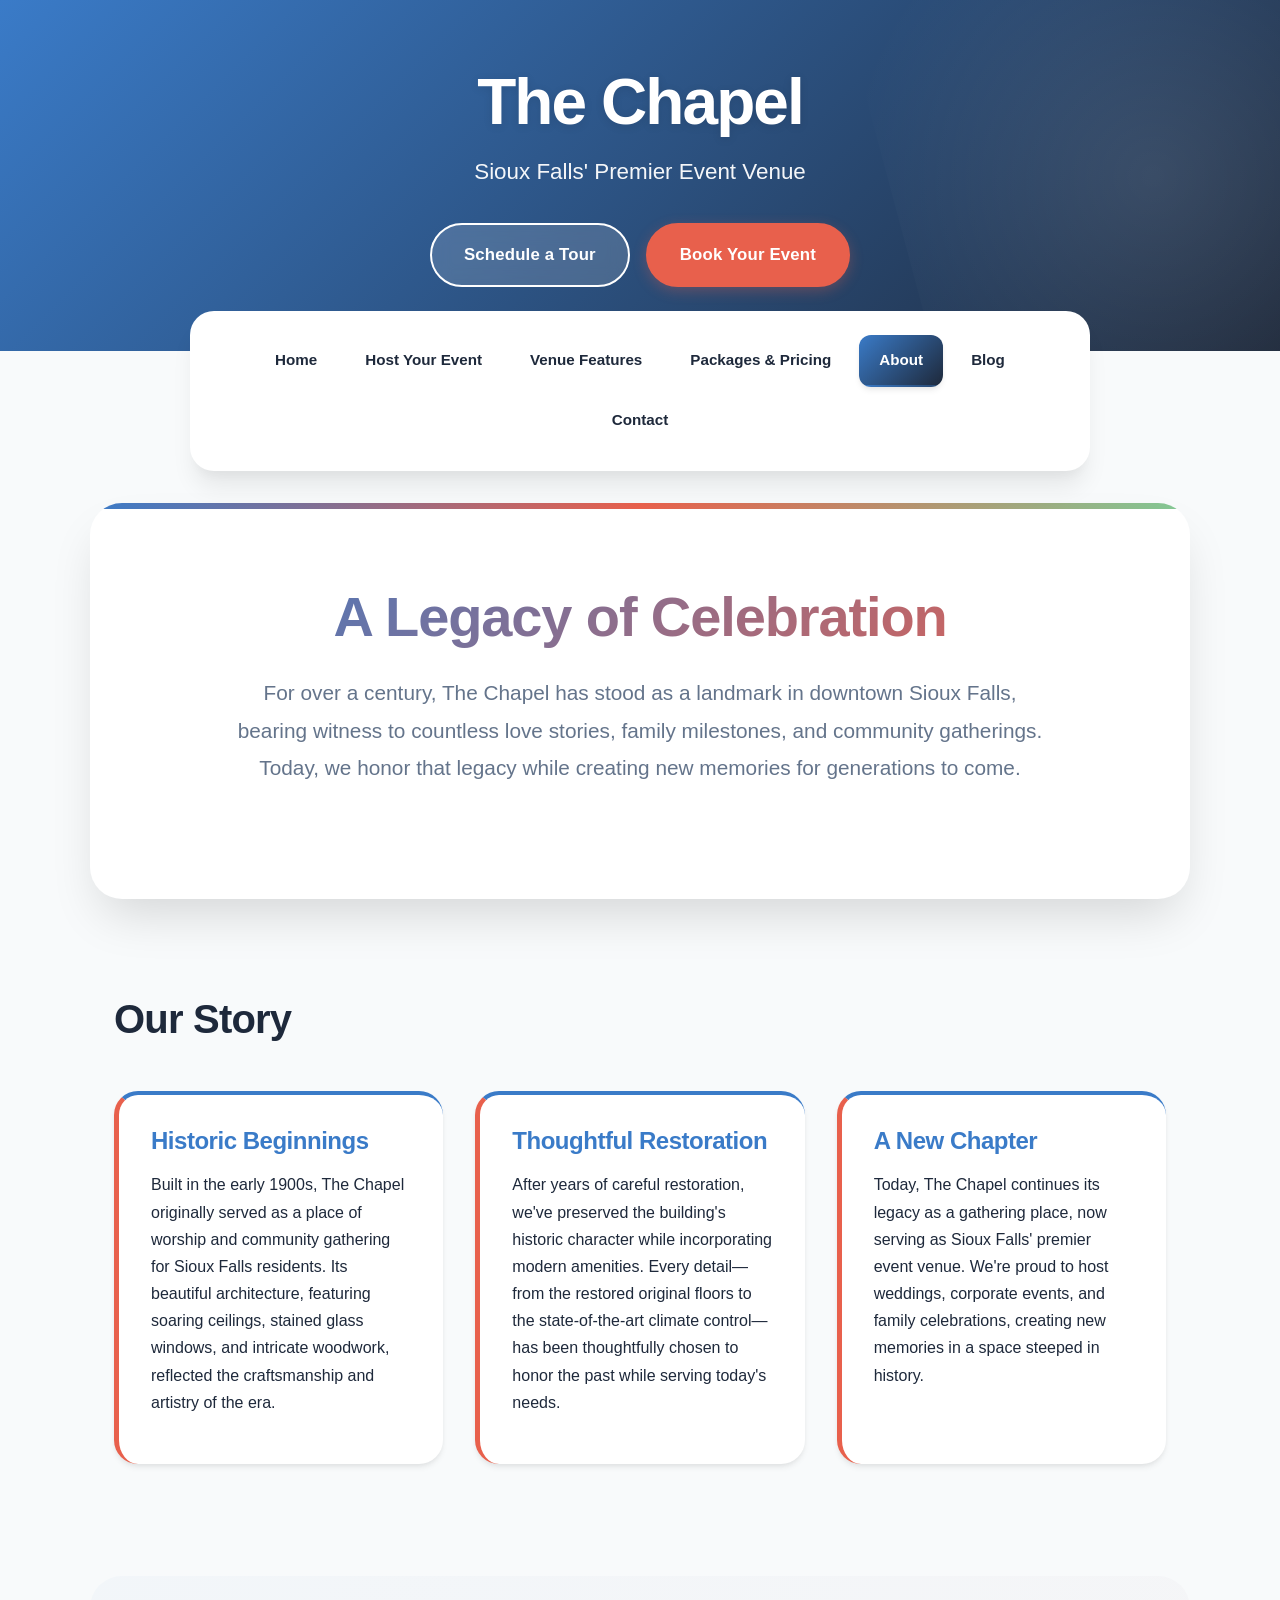
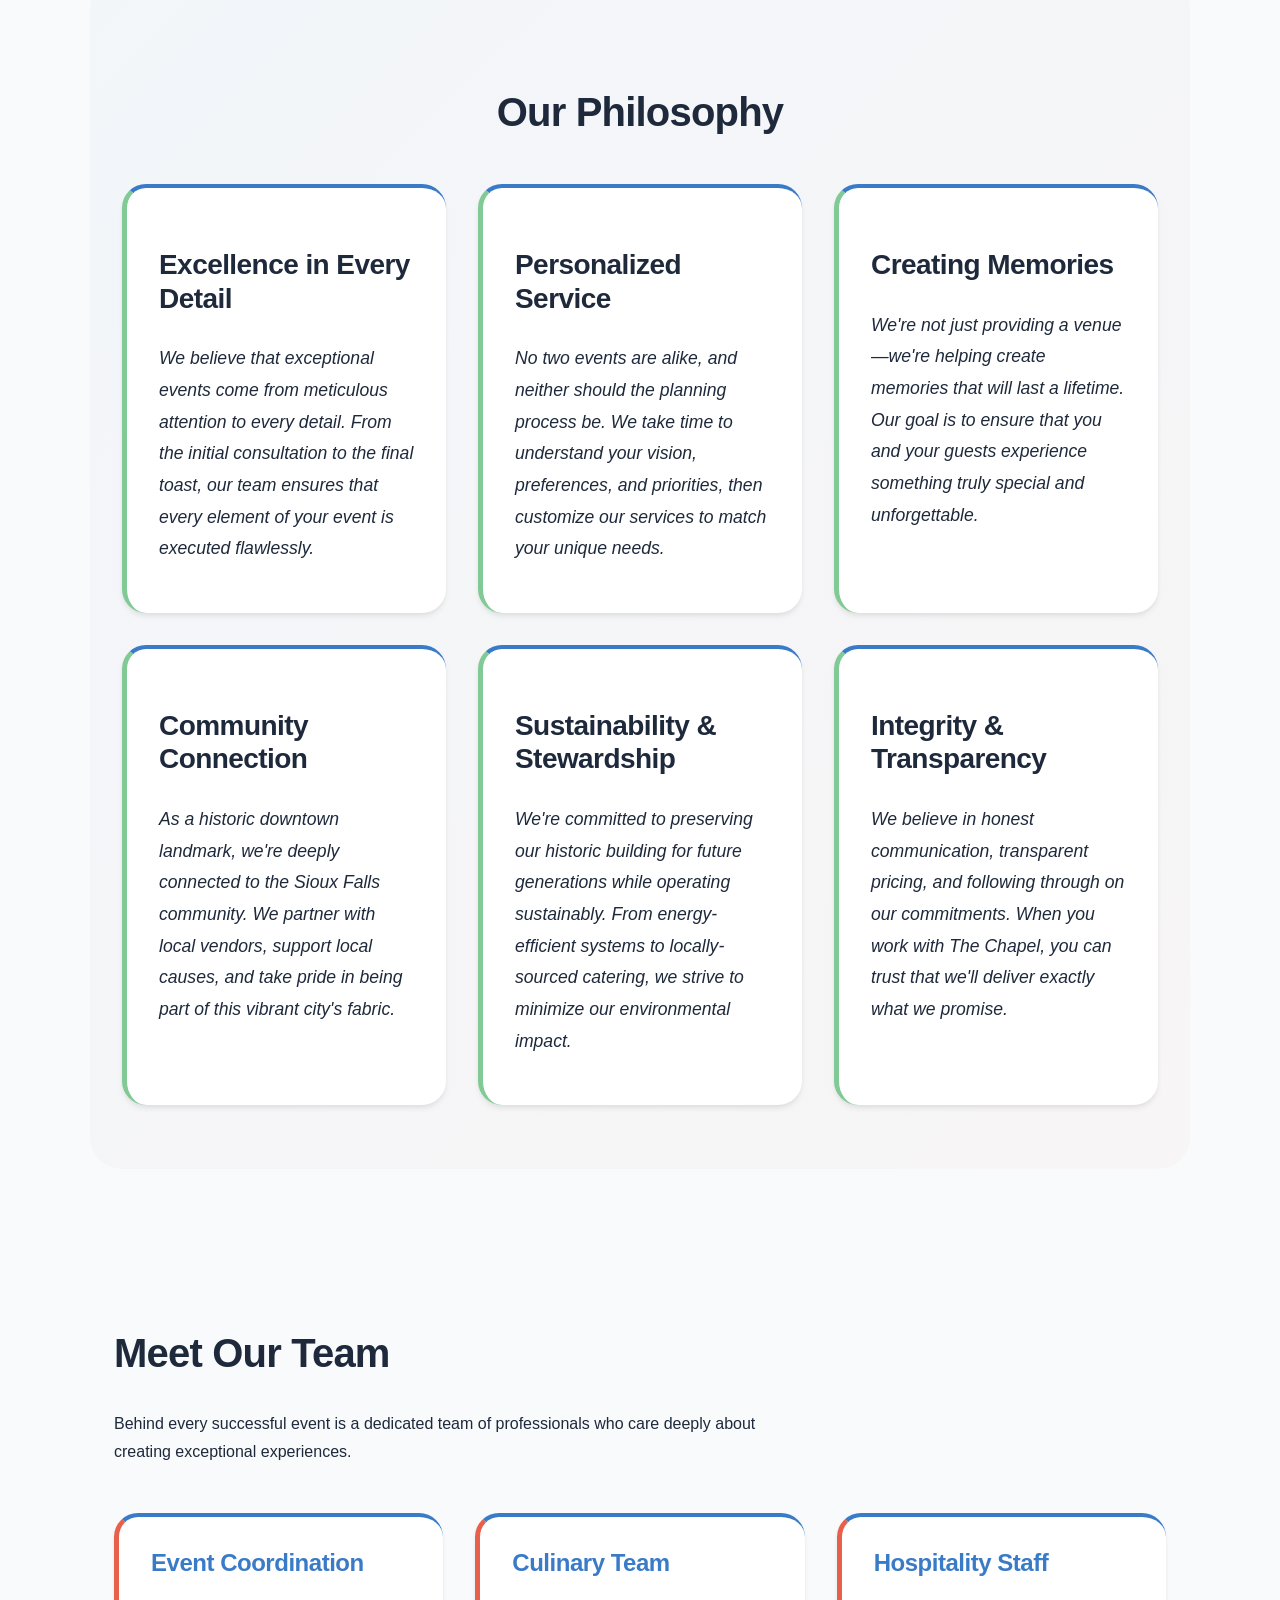
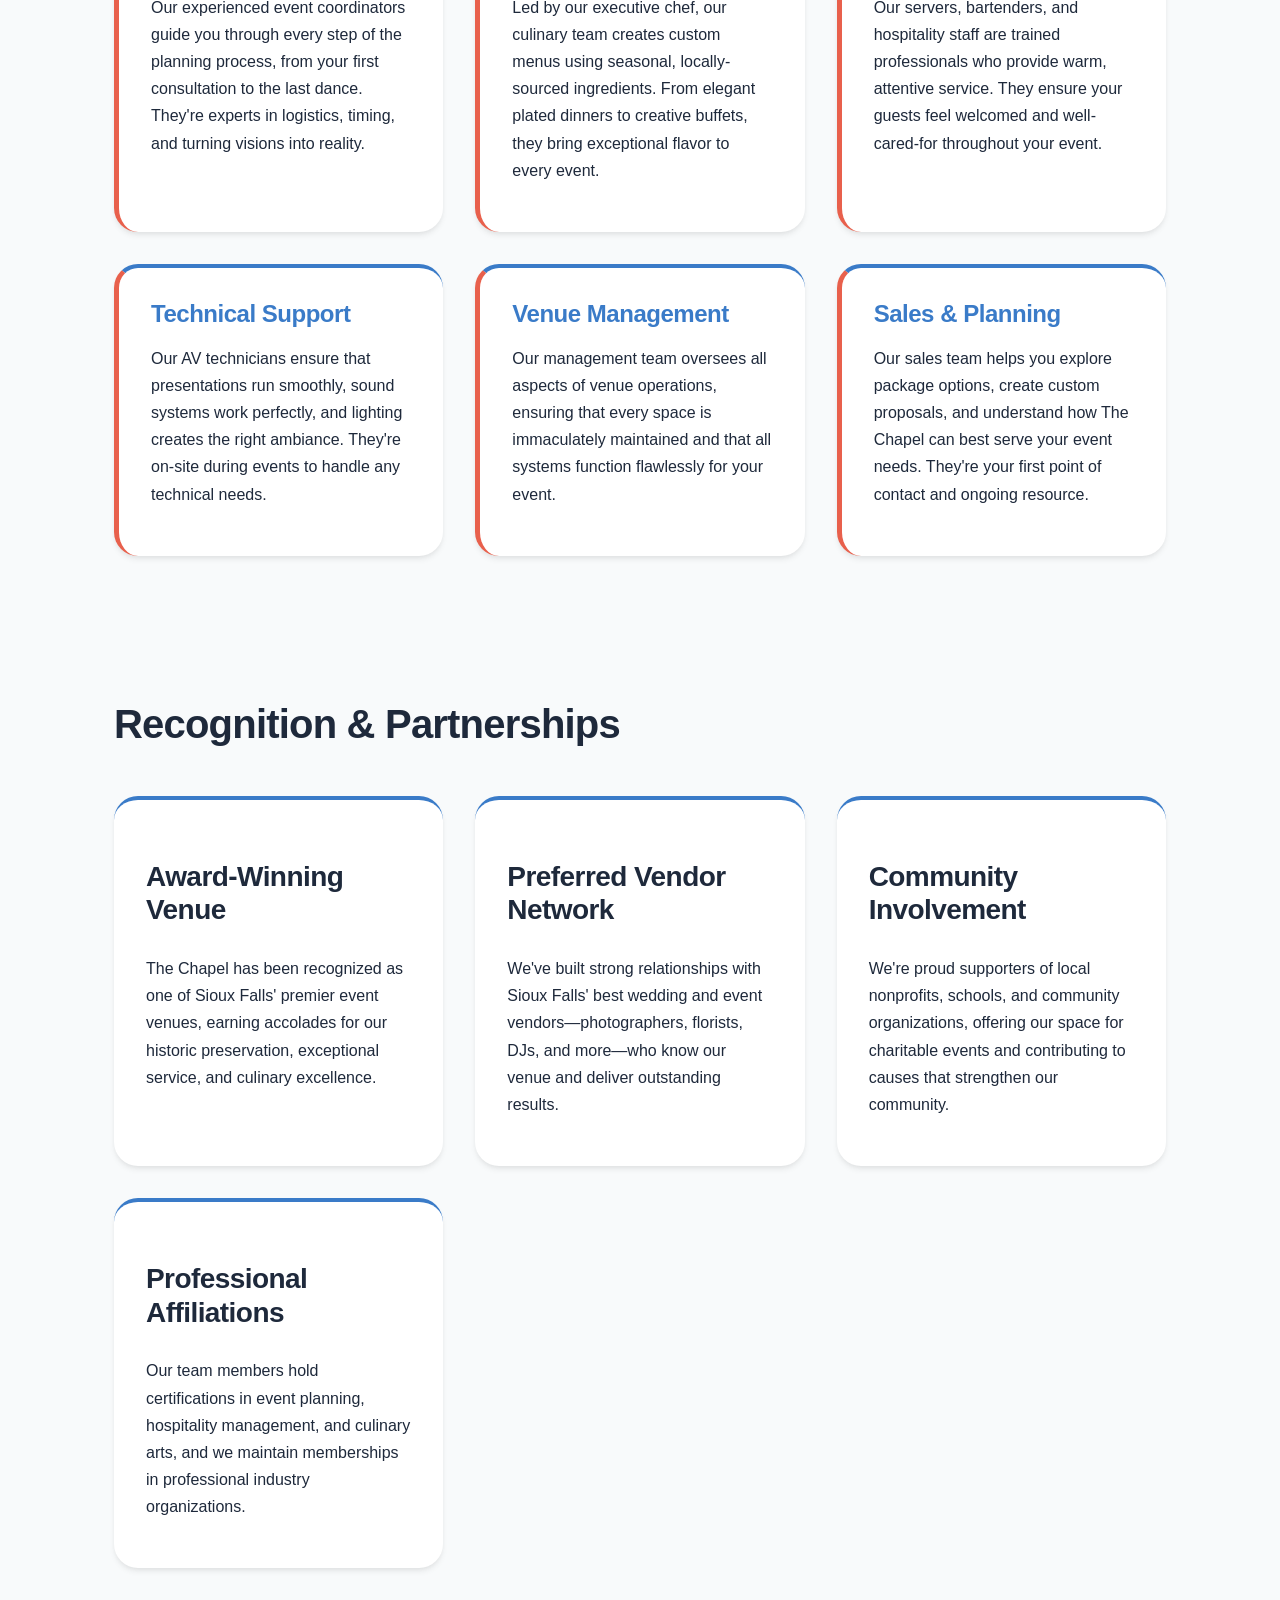
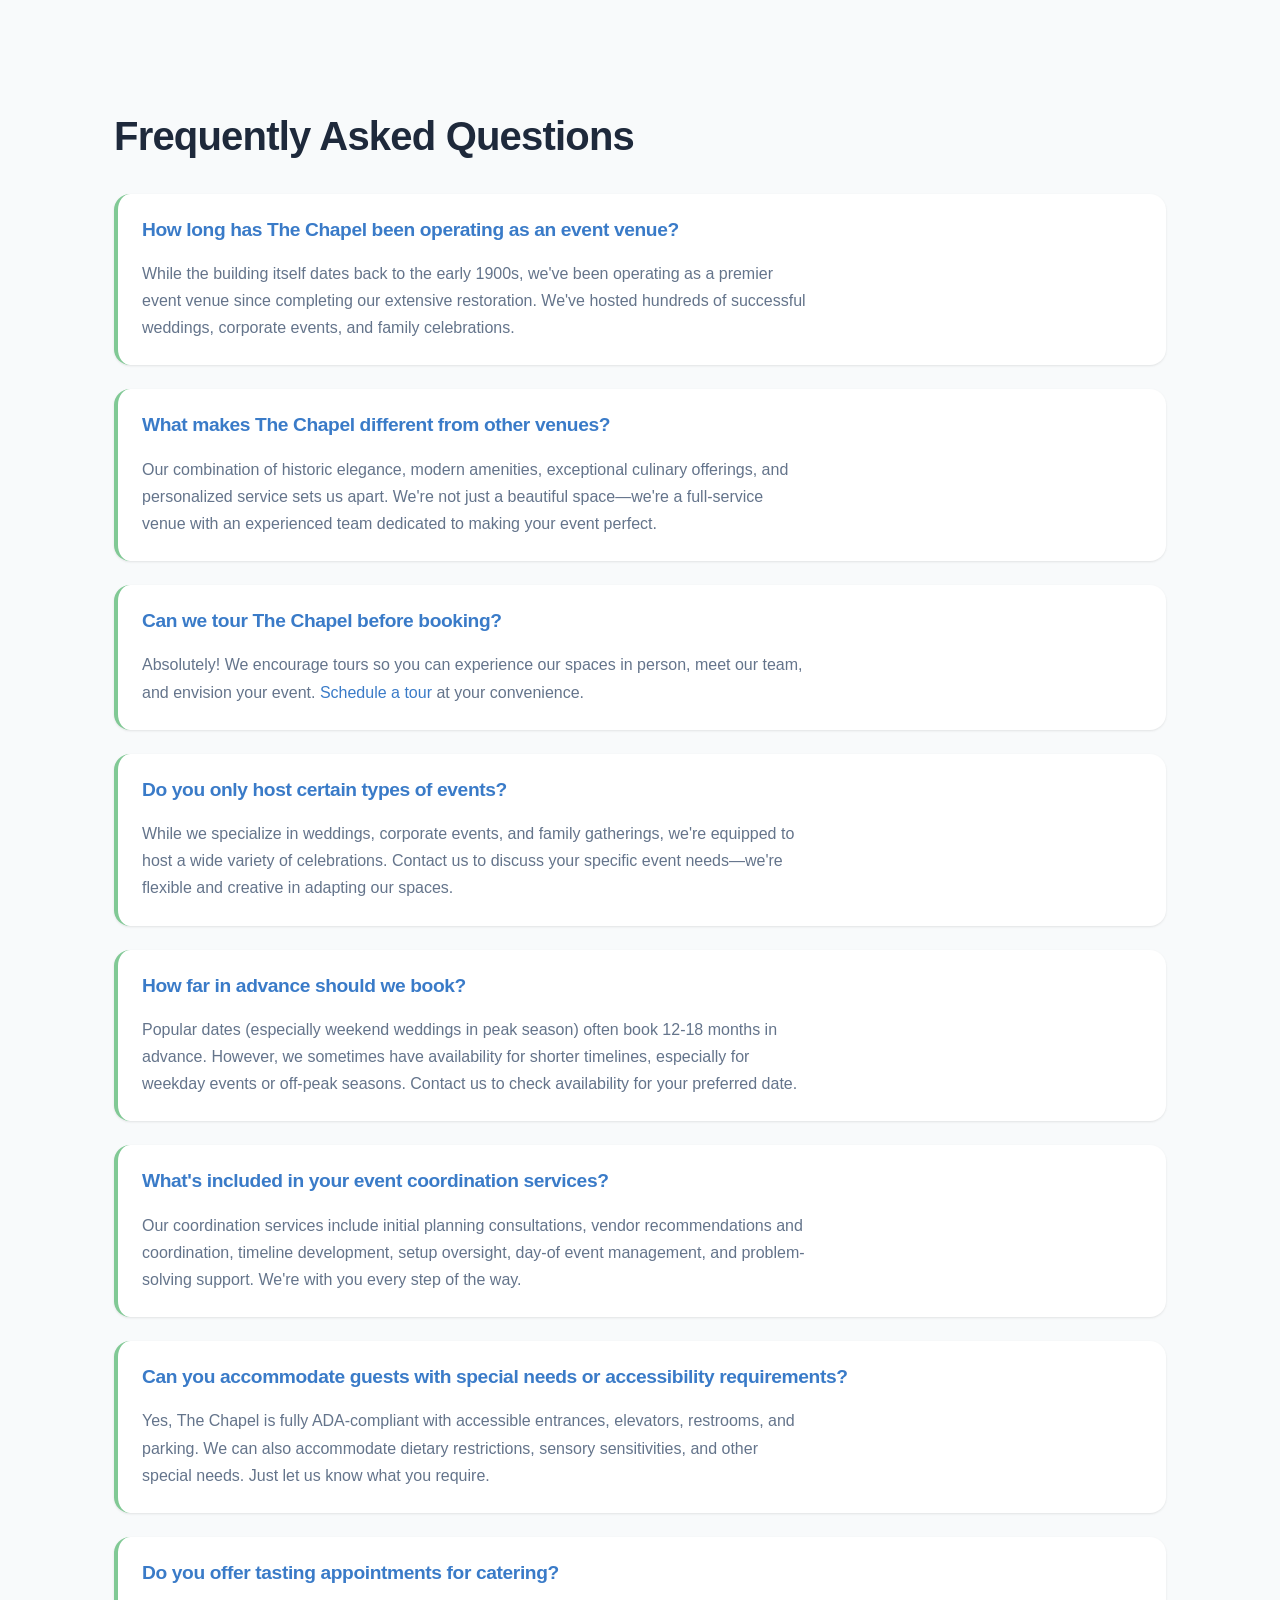
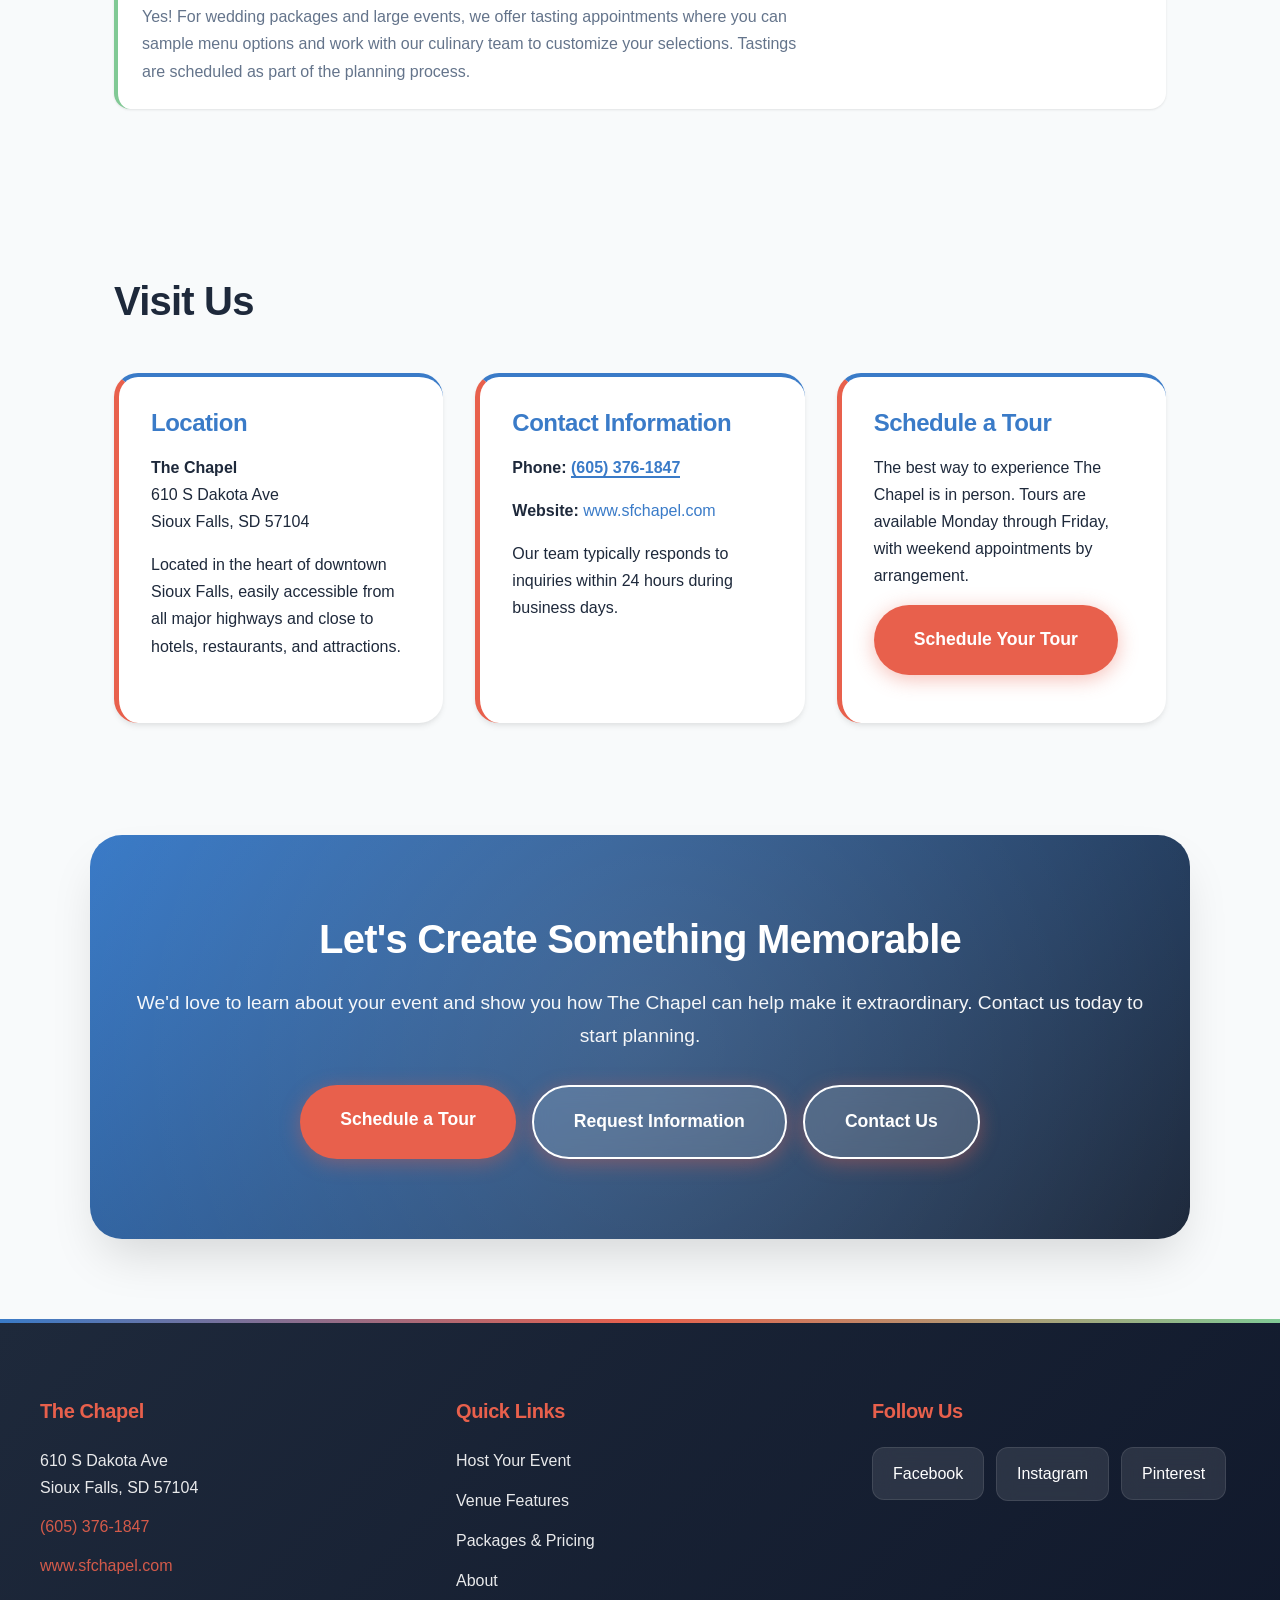
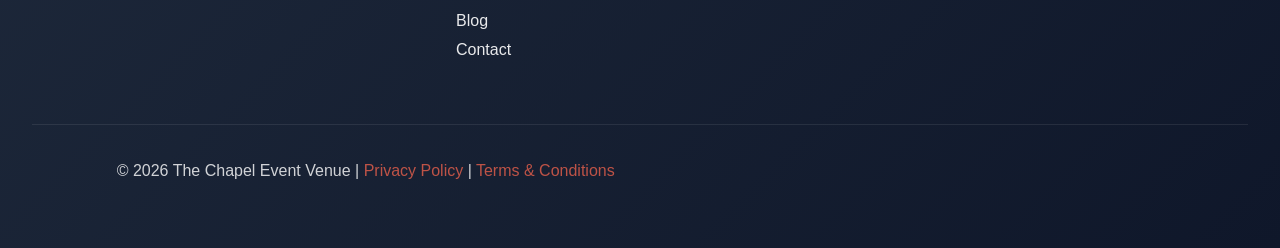
==== commit 2efbfc09: "Modernize design for 2026 with Arctic White and comprehensive SEO optimization Modern Design Update " ====
--- a/about.html
+++ b/about.html
@@ -25,6 +25,7 @@
     <a href="venue.html">Venue Features</a>
     <a href="packages.html">Packages & Pricing</a>
     <a href="about.html" aria-current="page">About</a>
+    <a href="blog.html">Blog</a>
     <a href="contact.html">Contact</a>
   </nav>
 
@@ -223,6 +224,7 @@
           <li><a href="venue.html">Venue Features</a></li>
           <li><a href="packages.html">Packages & Pricing</a></li>
           <li><a href="about.html">About</a></li>
+    <a href="blog.html">Blog</a>
           <li><a href="contact.html">Contact</a></li>
         </ul>
       </div>
--- a/styles.css
+++ b/styles.css
@@ -1,56 +1,117 @@
-/* CSS Variables for easy theming - WCAG 2.1 AA Compliant Colors */
+/* 2026 Modern Design - Arctic White Color Palette */
+/* WCAG 2.1 AA Compliant */
+
 :root {
-  /* Arctic White, Slate, Gold, Natural Wood Tones, Charcoal Color Scheme */
-  --color-primary: #4A5B6F;        /* Darker slate - better contrast (was #64748B) */
-  --color-accent: #B8941F;         /* Darker gold - better contrast (was #D4AF37) */
-  --color-dark: #2C3639;           /* Charcoal - footer, dark backgrounds */
-  --color-text: #2C3639;           /* Darker charcoal text - WCAG AA compliant (was #3E4A59) */
-  --color-background: #F5F1E8;     /* Natural wood/warm cream - page background */
-  --color-card: #FAFBFC;           /* Arctic white - card backgrounds */
-  --color-white: #FFFFFF;          /* Pure white */
-  --color-shadow-light: #D4CEC4;   /* Warm neutral shadow */
-  --color-shadow-medium: #C5BDB1;  /* Medium warm shadow */
-  --color-shadow-card: #E0D8CC;    /* Soft wood-tone shadow */
-  --color-shadow-hover: #B8A992;   /* Wood-tone hover shadow */
-  --color-shadow-accent: #E5D5A8;  /* Gold-tinted shadow */
-  --color-border: #D1C7B8;         /* Natural border color */
-  --color-focus: #4A5B6F;          /* Focus indicator color */
-
-  --font-family: 'Inter', 'Segoe UI', Arial, sans-serif;
-
-  --border-radius-small: 6px;
-  --border-radius-medium: 8px;
-  --border-radius-large: 24px;
-  --border-radius-xlarge: 26px;
-  --border-radius-xxlarge: 44px;
-
-  --spacing-small: 0.5rem;
-  --spacing-medium: 1rem;
-  --spacing-large: 2rem;
-  --spacing-xlarge: 2.5rem;
-  --spacing-xxlarge: 4rem;
-
-  --transition-fast: 0.2s;
+  /* Arctic White 2026 Color Scheme */
+  --color-arctic-white: #F8FAFB;     /* Main background - Arctic White Color of 2026 */
+  --color-pure-white: #FFFFFF;       /* Cards and highlights */
+  --color-ice-blue: #3A7BC8;         /* Primary accent - modern, professional (WCAG AA compliant) */
+  --color-deep-slate: #1E293B;       /* Text and headers - deep contrast */
+  --color-coral: #E8604C;            /* CTA accent - warmth, action (WCAG AA compliant) */
+  --color-soft-mint: #81C995;        /* Tertiary accent - fresh, calming */
+  --color-silver-mist: #E2E8F0;      /* Borders and subtle backgrounds */
+  --color-warm-grey: #64748B;        /* Secondary text */
+
+  /* Shadow System - Layered modern shadows */
+  --shadow-sm: 0 1px 3px 0 rgba(0, 0, 0, 0.06), 0 1px 2px 0 rgba(0, 0, 0, 0.04);
+  --shadow-md: 0 4px 6px -1px rgba(0, 0, 0, 0.08), 0 2px 4px -1px rgba(0, 0, 0, 0.04);
+  --shadow-lg: 0 10px 15px -3px rgba(0, 0, 0, 0.08), 0 4px 6px -2px rgba(0, 0, 0, 0.04);
+  --shadow-xl: 0 20px 25px -5px rgba(0, 0, 0, 0.08), 0 10px 10px -5px rgba(0, 0, 0, 0.03);
+  --shadow-2xl: 0 25px 50px -12px rgba(0, 0, 0, 0.15);
+  --shadow-inner: inset 0 2px 4px 0 rgba(0, 0, 0, 0.04);
+
+  /* Modern Typography - 2026 Font Stack */
+  --font-family: 'Inter', 'SF Pro Display', -apple-system, BlinkMacSystemFont, 'Segoe UI', 'Roboto', 'Helvetica Neue', Arial, sans-serif;
+  --font-family-headings: 'Inter', 'SF Pro Display', -apple-system, BlinkMacSystemFont, 'Segoe UI', sans-serif;
+
+  /* Modern Spacing Scale */
+  --space-1: 0.25rem;    /* 4px */
+  --space-2: 0.5rem;     /* 8px */
+  --space-3: 0.75rem;    /* 12px */
+  --space-4: 1rem;       /* 16px */
+  --space-5: 1.25rem;    /* 20px */
+  --space-6: 1.5rem;     /* 24px */
+  --space-8: 2rem;       /* 32px */
+  --space-10: 2.5rem;    /* 40px */
+  --space-12: 3rem;      /* 48px */
+  --space-16: 4rem;      /* 64px */
+  --space-20: 5rem;      /* 80px */
+  --space-24: 6rem;      /* 96px */
+
+  /* Modern Border Radius */
+  --radius-sm: 0.375rem;   /* 6px */
+  --radius-md: 0.5rem;     /* 8px */
+  --radius-lg: 0.75rem;    /* 12px */
+  --radius-xl: 1rem;       /* 16px */
+  --radius-2xl: 1.5rem;    /* 24px */
+  --radius-3xl: 2rem;      /* 32px */
+  --radius-full: 9999px;   /* Fully rounded */
+
+  /* Modern Transitions */
+  --transition-fast: 150ms cubic-bezier(0.4, 0, 0.2, 1);
+  --transition-base: 200ms cubic-bezier(0.4, 0, 0.2, 1);
+  --transition-slow: 300ms cubic-bezier(0.4, 0, 0.2, 1);
+  --transition-bounce: 400ms cubic-bezier(0.68, -0.55, 0.265, 1.55);
+}
+
+/* Base Styles - Modern Reset */
+*,
+*::before,
+*::after {
+  box-sizing: border-box;
+}
+
+body {
+  font-family: var(--font-family);
+  margin: 0;
+  padding: 0;
+  background: var(--color-arctic-white);
+  color: var(--color-deep-slate);
+  line-height: 1.7;
+  font-size: 1rem;
+  -webkit-font-smoothing: antialiased;
+  -moz-osx-font-smoothing: grayscale;
+}
+
+/* Modern Typography Hierarchy */
+h1, h2, h3, h4, h5, h6 {
+  font-family: var(--font-family-headings);
+  font-weight: 700;
+  line-height: 1.2;
+  letter-spacing: -0.02em;
+  color: var(--color-deep-slate);
+}
+
+h1 { font-size: clamp(2rem, 5vw, 3rem); }
+h2 { font-size: clamp(1.75rem, 4vw, 2.5rem); margin-top: var(--space-12); }
+h3 { font-size: clamp(1.25rem, 3vw, 1.75rem); }
+h4 { font-size: 1.25rem; }
+
+p {
+  margin-top: 0;
+  margin-bottom: var(--space-4);
+  max-width: 75ch;
 }
 
 /* Accessibility Utilities */
 .skip-link {
   position: absolute;
-  top: -40px;
-  left: 0;
-  background: var(--color-accent);
-  color: var(--color-white);
-  padding: 0.75rem 1.5rem;
+  top: -100px;
+  left: var(--space-4);
+  background: var(--color-deep-slate);
+  color: var(--color-pure-white);
+  padding: var(--space-3) var(--space-6);
   text-decoration: none;
-  font-weight: bold;
-  z-index: 100;
-  border-radius: 0 0 4px 0;
+  font-weight: 600;
+  z-index: 1000;
+  border-radius: var(--radius-md);
+  transition: top var(--transition-fast);
 }
 
 .skip-link:focus {
-  top: 0;
-  outline: 3px solid var(--color-focus);
-  outline-offset: 2px;
+  top: var(--space-4);
+  outline: 3px solid var(--color-coral);
+  outline-offset: 3px;
 }
 
 .visually-hidden {
@@ -65,19 +126,11 @@
   border: 0;
 }
 
-/* Base Styles */
-body {
-  font-family: var(--font-family);
-  margin: 0;
-  background: var(--color-background);
-  color: var(--color-text);
-  line-height: 1.6;
-}
-
-/* Focus Styles - WCAG 2.1 Compliance */
+/* Enhanced Focus Styles - WCAG 2.1 AA */
 *:focus {
-  outline: 3px solid var(--color-focus);
-  outline-offset: 2px;
+  outline: 3px solid var(--color-coral);
+  outline-offset: 3px;
+  transition: outline-offset var(--transition-fast);
 }
 
 *:focus:not(:focus-visible) {
@@ -85,151 +138,470 @@
 }
 
 *:focus-visible {
-  outline: 3px solid var(--color-focus);
-  outline-offset: 2px;
-}
-
-/* Header Styles */
+  outline: 3px solid var(--color-coral);
+  outline-offset: 3px;
+}
+
+/* Modern Header with Glassmorphism Effect */
 header {
-  background: linear-gradient(135deg, var(--color-primary) 70%, var(--color-accent) 100%);
-  color: var(--color-white);
-  padding: var(--spacing-xlarge) var(--spacing-large);
-  border-radius: 0 0 var(--border-radius-xxlarge) var(--border-radius-xxlarge);
+  background: linear-gradient(135deg, var(--color-ice-blue) 0%, var(--color-deep-slate) 100%);
+  color: var(--color-pure-white);
+  padding: var(--space-16) var(--space-6);
   text-align: center;
+  position: relative;
+  overflow: hidden;
+}
+
+header::before {
+  content: '';
+  position: absolute;
+  top: -50%;
+  right: -10%;
+  width: 40%;
+  height: 200%;
+  background: radial-gradient(circle, rgba(255,255,255,0.1) 0%, transparent 70%);
+  transform: rotate(-15deg);
+  pointer-events: none;
 }
 
 header h1 {
-  margin: 0 0 var(--spacing-small) 0;
-  font-size: 2.5rem;
+  margin: 0 0 var(--space-3) 0;
+  font-size: clamp(2.5rem, 6vw, 4rem);
+  font-weight: 800;
+  color: var(--color-pure-white);
+  letter-spacing: -0.03em;
+  text-shadow: 0 2px 10px rgba(0, 0, 0, 0.1);
 }
 
 header p {
-  margin: 0 0 var(--spacing-large) 0;
-  font-size: 1.2rem;
+  margin: 0 0 var(--space-8) 0;
+  font-size: clamp(1.1rem, 2.5vw, 1.4rem);
+  font-weight: 400;
+  opacity: 0.95;
+  max-width: 100%;
 }
 
 .header-ctas {
   display: flex;
-  gap: var(--spacing-medium);
+  gap: var(--space-4);
   justify-content: center;
   flex-wrap: wrap;
-}
-
+  position: relative;
+  z-index: 1;
+}
+
+/* Modern CTA Buttons */
 .cta-primary,
 .cta-secondary {
-  padding: 0.75rem 1.5rem;
-  border-radius: var(--border-radius-medium);
+  padding: var(--space-4) var(--space-8);
+  border-radius: var(--radius-full);
   text-decoration: none;
-  font-weight: bold;
-  transition: all var(--transition-fast);
-  display: inline-block;
-  min-height: 44px;
-  min-width: 44px;
+  font-weight: 600;
+  font-size: 1.05rem;
+  transition: all var(--transition-base);
+  display: inline-flex;
+  align-items: center;
+  justify-content: center;
+  min-height: 48px;
+  min-width: 48px;
+  cursor: pointer;
+  letter-spacing: 0.01em;
 }
 
 .cta-primary {
-  background: var(--color-accent);
-  color: var(--color-white);
-  border: 2px solid var(--color-accent);
+  background: var(--color-coral);
+  color: var(--color-pure-white);
+  border: 2px solid var(--color-coral);
+  box-shadow: 0 4px 14px rgba(232, 96, 76, 0.3);
 }
 
 .cta-primary:hover,
 .cta-primary:focus {
-  background: var(--color-white);
-  color: var(--color-accent);
+  background: var(--color-pure-white);
+  color: var(--color-coral);
+  box-shadow: 0 6px 20px rgba(232, 96, 76, 0.4);
+  transform: translateY(-2px);
 }
 
 .cta-secondary {
-  background: transparent;
-  color: var(--color-white);
-  border: 2px solid var(--color-white);
+  background: rgba(255, 255, 255, 0.15);
+  color: var(--color-pure-white);
+  border: 2px solid var(--color-pure-white);
+  backdrop-filter: blur(10px);
 }
 
 .cta-secondary:hover,
 .cta-secondary:focus {
-  background: var(--color-white);
-  color: var(--color-primary);
-}
-
-/* Navigation Styles */
+  background: var(--color-pure-white);
+  color: var(--color-ice-blue);
+  transform: translateY(-2px);
+}
+
+/* Modern Navigation with Card Style */
 nav {
-  background: var(--color-card);
+  background: var(--color-pure-white);
   display: flex;
-  gap: var(--spacing-large);
+  gap: var(--space-2);
   align-items: center;
   justify-content: center;
-  margin-top: -24px;
-  padding: var(--spacing-large);
-  border-radius: 0 0 var(--border-radius-xlarge) var(--border-radius-xlarge);
-  box-shadow: 0 4px 14px var(--color-shadow-light);
-  position: relative;
-  z-index: 2;
+  flex-wrap: wrap;
+  padding: var(--space-6);
+  margin: -40px auto 0;
+  max-width: 900px;
+  border-radius: var(--radius-2xl);
+  box-shadow: var(--shadow-xl);
+  position: relative;
+  z-index: 10;
 }
 
 nav a {
-  color: var(--color-primary);
+  color: var(--color-deep-slate);
   text-decoration: none;
-  font-weight: bold;
-  padding: var(--spacing-small) var(--spacing-medium);
-  border-radius: var(--border-radius-medium);
-  transition: background var(--transition-fast), color var(--transition-fast);
+  font-weight: 600;
+  padding: var(--space-3) var(--space-5);
+  border-radius: var(--radius-lg);
+  transition: all var(--transition-base);
+  font-size: 0.95rem;
 }
 
 nav a:hover,
 nav a:focus {
-  background: var(--color-accent);
-  color: var(--color-white);
-}
-
-nav a:focus {
-  outline: 3px solid var(--color-focus);
-  outline-offset: 2px;
+  background: var(--color-ice-blue);
+  color: var(--color-pure-white);
+  transform: translateY(-1px);
 }
 
 nav a[aria-current="page"] {
-  background: var(--color-primary);
-  color: var(--color-white);
-}
-
-/* Section Styles */
+  background: linear-gradient(135deg, var(--color-ice-blue), var(--color-deep-slate));
+  color: var(--color-pure-white);
+  box-shadow: var(--shadow-md);
+}
+
+/* Modern Section Containers */
 section {
-  max-width: 900px;
-  margin: auto;
-  padding: var(--spacing-large);
-}
-
-/* Footer Styles */
+  max-width: 1100px;
+  margin: 0 auto;
+  padding: var(--space-12) var(--space-6);
+}
+
+/* Modern Hero Section */
+.hero {
+  text-align: center;
+  padding: var(--space-20) var(--space-8);
+  background: var(--color-pure-white);
+  border-radius: var(--radius-3xl);
+  box-shadow: var(--shadow-2xl);
+  margin-top: var(--space-8);
+  position: relative;
+  overflow: hidden;
+}
+
+.hero::before {
+  content: '';
+  position: absolute;
+  top: 0;
+  left: 0;
+  right: 0;
+  height: 6px;
+  background: linear-gradient(90deg, var(--color-ice-blue), var(--color-coral), var(--color-soft-mint));
+}
+
+.hero h2 {
+  font-size: clamp(2rem, 5vw, 3.5rem);
+  margin-top: 0;
+  margin-bottom: var(--space-6);
+  background: linear-gradient(135deg, var(--color-ice-blue), var(--color-coral));
+  -webkit-background-clip: text;
+  -webkit-text-fill-color: transparent;
+  background-clip: text;
+}
+
+.hero p {
+  font-size: clamp(1.1rem, 2vw, 1.3rem);
+  color: var(--color-warm-grey);
+  margin: 0 auto var(--space-8);
+  max-width: 70ch;
+  line-height: 1.8;
+}
+
+.hero-ctas {
+  display: flex;
+  gap: var(--space-4);
+  justify-content: center;
+  flex-wrap: wrap;
+}
+
+/* Modern Grid Layout with CSS Grid */
+.grid {
+  display: grid;
+  grid-template-columns: repeat(auto-fit, minmax(280px, 1fr));
+  gap: var(--space-8);
+  margin-top: var(--space-12);
+}
+
+.grid > div {
+  background: var(--color-pure-white);
+  border-radius: var(--radius-2xl);
+  box-shadow: var(--shadow-md);
+  padding: var(--space-8);
+  transition: all var(--transition-base);
+  border-top: 4px solid var(--color-ice-blue);
+  position: relative;
+}
+
+.grid > div::before {
+  content: '';
+  position: absolute;
+  top: 0;
+  left: 0;
+  right: 0;
+  bottom: 0;
+  border-radius: var(--radius-2xl);
+  background: linear-gradient(135deg, var(--color-ice-blue), var(--color-coral));
+  opacity: 0;
+  transition: opacity var(--transition-base);
+  pointer-events: none;
+  z-index: -1;
+}
+
+.grid > div:hover {
+  box-shadow: var(--shadow-2xl);
+  transform: translateY(-8px);
+  border-top-color: var(--color-coral);
+}
+
+.grid > div:hover::before {
+  opacity: 0.03;
+}
+
+/* Event Cards - Modern Style */
+.event-card {
+  background: var(--color-pure-white);
+  border-radius: var(--radius-2xl);
+  box-shadow: var(--shadow-md);
+  padding: var(--space-8);
+  transition: all var(--transition-base);
+  border-left: 5px solid var(--color-coral);
+  position: relative;
+  overflow: hidden;
+}
+
+.event-card::after {
+  content: '';
+  position: absolute;
+  top: -50%;
+  right: -50%;
+  width: 100%;
+  height: 100%;
+  background: radial-gradient(circle, rgba(58, 123, 200, 0.05) 0%, transparent 70%);
+  transform: scale(0);
+  transition: transform var(--transition-slow);
+}
+
+.event-card:hover {
+  box-shadow: var(--shadow-2xl);
+  transform: translateY(-8px) scale(1.01);
+}
+
+.event-card:hover::after {
+  transform: scale(1.5);
+}
+
+.event-card h3 {
+  color: var(--color-ice-blue);
+  margin-top: 0;
+  font-size: 1.5rem;
+  margin-bottom: var(--space-4);
+}
+
+.event-card ul {
+  padding-left: var(--space-5);
+  margin: var(--space-4) 0;
+}
+
+.event-card ul li {
+  margin-bottom: var(--space-3);
+  color: var(--color-warm-grey);
+}
+
+/* Testimonials Section - Modern Card Style */
+.testimonials {
+  background: linear-gradient(135deg, rgba(58, 123, 200, 0.03), rgba(232, 96, 76, 0.03));
+  padding: var(--space-16) var(--space-8);
+  border-radius: var(--radius-3xl);
+  margin: var(--space-16) auto;
+}
+
+.testimonials h2 {
+  text-align: center;
+  color: var(--color-deep-slate);
+  margin-bottom: var(--space-12);
+}
+
+.testimonial-card {
+  background: var(--color-pure-white);
+  border-radius: var(--radius-xl);
+  box-shadow: var(--shadow-lg);
+  padding: var(--space-8);
+  border-left: 5px solid var(--color-soft-mint);
+  transition: all var(--transition-base);
+}
+
+.testimonial-card:hover {
+  box-shadow: var(--shadow-2xl);
+  transform: translateX(8px);
+}
+
+.testimonial-card p:first-of-type {
+  font-size: 1.1rem;
+  line-height: 1.8;
+  color: var(--color-deep-slate);
+  font-style: italic;
+}
+
+.testimonial-author {
+  margin-top: var(--space-6);
+  color: var(--color-ice-blue);
+  font-style: normal;
+  font-weight: 600;
+}
+
+/* Modern CTA Section */
+.cta-section {
+  background: linear-gradient(135deg, var(--color-ice-blue) 0%, var(--color-deep-slate) 100%);
+  color: var(--color-pure-white);
+  text-align: center;
+  padding: var(--space-20) var(--space-8);
+  border-radius: var(--radius-3xl);
+  margin: var(--space-16) auto;
+  box-shadow: var(--shadow-2xl);
+  position: relative;
+  overflow: hidden;
+}
+
+.cta-section::before {
+  content: '';
+  position: absolute;
+  top: -50%;
+  left: -50%;
+  width: 200%;
+  height: 200%;
+  background: radial-gradient(circle, rgba(255,255,255,0.1) 0%, transparent 50%);
+  animation: pulse 8s ease-in-out infinite;
+}
+
+@keyframes pulse {
+  0%, 100% { transform: scale(1); opacity: 0.5; }
+  50% { transform: scale(1.1); opacity: 0.3; }
+}
+
+.cta-section h2 {
+  color: var(--color-pure-white);
+  margin-top: 0;
+  margin-bottom: var(--space-6);
+  position: relative;
+  z-index: 1;
+}
+
+.cta-section p {
+  font-size: 1.2rem;
+  margin-bottom: var(--space-8);
+  opacity: 0.95;
+  position: relative;
+  z-index: 1;
+  max-width: 100%;
+}
+
+.cta-buttons {
+  display: flex;
+  gap: var(--space-4);
+  justify-content: center;
+  flex-wrap: wrap;
+  position: relative;
+  z-index: 1;
+}
+
+/* CTA Button Variants */
+.cta {
+  background: var(--color-coral);
+  color: var(--color-pure-white);
+  padding: var(--space-5) var(--space-10);
+  border: none;
+  border-radius: var(--radius-full);
+  font-size: 1.1rem;
+  font-weight: 600;
+  cursor: pointer;
+  text-decoration: none;
+  box-shadow: 0 4px 20px rgba(232, 96, 76, 0.4);
+  transition: all var(--transition-base);
+  font-family: inherit;
+  display: inline-block;
+  min-height: 48px;
+  min-width: 48px;
+}
+
+.cta:hover,
+.cta:focus {
+  background: var(--color-pure-white);
+  color: var(--color-coral);
+  box-shadow: 0 6px 30px rgba(232, 96, 76, 0.5);
+  transform: translateY(-3px) scale(1.02);
+}
+
+.cta-secondary-large {
+  background: rgba(255, 255, 255, 0.15);
+  color: var(--color-pure-white);
+  border: 2px solid var(--color-pure-white);
+  backdrop-filter: blur(10px);
+}
+
+.cta-secondary-large:hover,
+.cta-secondary-large:focus {
+  background: var(--color-pure-white);
+  color: var(--color-ice-blue);
+  transform: translateY(-3px);
+}
+
+/* Modern Footer */
 footer {
-  background: linear-gradient(90deg, var(--color-dark) 90%, var(--color-accent) 100%);
-  color: var(--color-white);
-  padding: var(--spacing-xxlarge) var(--spacing-large) var(--spacing-large);
-  border-radius: var(--border-radius-xxlarge) var(--border-radius-xxlarge) 0 0;
-  margin-top: var(--spacing-xxlarge);
+  background: linear-gradient(135deg, var(--color-deep-slate) 0%, #0F172A 100%);
+  color: var(--color-pure-white);
+  padding: var(--space-20) var(--space-8) var(--space-12);
+  margin-top: var(--space-20);
+  position: relative;
+  overflow: hidden;
+}
+
+footer::before {
+  content: '';
+  position: absolute;
+  top: 0;
+  left: 0;
+  right: 0;
+  height: 4px;
+  background: linear-gradient(90deg, var(--color-ice-blue), var(--color-coral), var(--color-soft-mint));
 }
 
 .footer-content {
-  display: flex;
-  gap: var(--spacing-xxlarge);
-  justify-content: space-between;
-  flex-wrap: wrap;
+  display: grid;
+  grid-template-columns: repeat(auto-fit, minmax(250px, 1fr));
+  gap: var(--space-12);
   max-width: 1200px;
-  margin: 0 auto var(--spacing-large);
-}
-
-.footer-section {
-  flex: 1;
-  min-width: 200px;
+  margin: 0 auto var(--space-12);
 }
 
 .footer-section h3 {
-  color: var(--color-accent);
+  color: var(--color-coral);
   margin-top: 0;
-  margin-bottom: var(--spacing-medium);
+  margin-bottom: var(--space-6);
+  font-size: 1.25rem;
 }
 
 .footer-section p {
-  margin: var(--spacing-small) 0;
-  line-height: 1.6;
+  margin: var(--space-3) 0;
+  line-height: 1.7;
+  opacity: 0.9;
+  max-width: 100%;
 }
 
 .footer-links {
@@ -239,371 +611,295 @@
 }
 
 .footer-links li {
-  margin-bottom: var(--spacing-small);
+  margin-bottom: var(--space-3);
 }
 
 .footer-links a {
-  color: var(--color-white);
+  color: var(--color-pure-white);
   text-decoration: none;
-  transition: color var(--transition-fast);
+  transition: all var(--transition-fast);
+  opacity: 0.9;
+  display: inline-block;
 }
 
 .footer-links a:hover,
 .footer-links a:focus {
-  color: var(--color-accent);
+  color: var(--color-coral);
+  opacity: 1;
+  transform: translateX(4px);
 }
 
 .social-icons {
   display: flex;
-  gap: var(--spacing-medium);
+  gap: var(--space-3);
   flex-wrap: wrap;
 }
 
 .social-icon {
-  color: var(--color-white);
+  color: var(--color-pure-white);
   text-decoration: none;
-  padding: var(--spacing-small) var(--spacing-medium);
+  padding: var(--space-3) var(--space-5);
   background: rgba(255, 255, 255, 0.1);
-  border-radius: var(--border-radius-small);
-  transition: all var(--transition-fast);
+  border-radius: var(--radius-lg);
+  transition: all var(--transition-base);
   min-height: 44px;
   min-width: 44px;
   display: inline-flex;
   align-items: center;
   justify-content: center;
+  backdrop-filter: blur(10px);
+  border: 1px solid rgba(255, 255, 255, 0.1);
 }
 
 .social-icon:hover,
 .social-icon:focus {
-  background: var(--color-accent);
-  transform: translateY(-2px);
+  background: var(--color-coral);
+  transform: translateY(-4px) scale(1.05);
+  box-shadow: 0 8px 20px rgba(232, 96, 76, 0.3);
 }
 
 .footer-bottom {
   text-align: center;
-  padding-top: var(--spacing-large);
-  border-top: 1px solid rgba(255, 255, 255, 0.2);
+  padding-top: var(--space-8);
+  border-top: 1px solid rgba(255, 255, 255, 0.1);
+  opacity: 0.8;
 }
 
 footer a {
-  color: var(--color-accent);
-  text-decoration: underline;
+  color: var(--color-coral);
+  text-decoration: none;
+  transition: color var(--transition-fast);
+  border-bottom: 1px solid transparent;
 }
 
 footer a:hover,
 footer a:focus {
-  color: var(--color-white);
-}
-
-/* Heading Styles */
-h2 {
-  color: var(--color-primary);
-  margin-top: var(--spacing-large);
-}
-
-h3 {
-  margin-bottom: var(--spacing-small);
-}
-
-/* List Styles */
-ul {
-  margin: var(--spacing-small) 0 var(--spacing-large) 0;
-  padding-left: 0;
-}
-
-ul li {
-  margin-bottom: 0.8rem;
+  color: var(--color-pure-white);
+  border-bottom-color: var(--color-pure-white);
 }
 
 /* Link Styles */
 a {
-  color: var(--color-primary);
-  text-decoration: underline;
-  text-decoration-thickness: 2px;
-  text-underline-offset: 2px;
+  color: var(--color-ice-blue);
+  text-decoration: none;
+  border-bottom: 2px solid transparent;
+  transition: all var(--transition-fast);
 }
 
 a:hover,
 a:focus {
-  color: var(--color-accent);
+  color: var(--color-coral);
+  border-bottom-color: var(--color-coral);
 }
 
 .link-primary {
-  color: var(--color-primary);
-  text-decoration: none;
-  border-bottom: 2px solid transparent;
-  transition: border-color var(--transition-fast);
+  color: var(--color-ice-blue);
+  font-weight: 500;
 }
 
 .link-primary:hover,
 .link-primary:focus {
-  border-bottom-color: var(--color-accent);
+  color: var(--color-coral);
 }
 
 .link-primary-bold {
-  color: var(--color-primary);
-  text-decoration: none;
-  font-weight: bold;
-  border-bottom: 2px solid var(--color-primary);
+  color: var(--color-ice-blue);
+  font-weight: 700;
+  border-bottom: 2px solid var(--color-ice-blue);
 }
 
 .link-primary-bold:hover,
 .link-primary-bold:focus {
-  color: var(--color-accent);
-  border-bottom-color: var(--color-accent);
-}
-
-/* Hero Section - index.html specific */
-.hero {
-  text-align: center;
-  padding: var(--spacing-xxlarge) var(--spacing-large);
-  background: var(--color-card);
-  border-radius: var(--border-radius-large);
-  margin-top: -44px;
-  box-shadow: 0 6px 24px var(--color-shadow-card);
-}
-
-.hero h2 {
-  font-size: 2.5rem;
-  margin-top: 0;
-}
-
-.hero-ctas {
-  display: flex;
-  gap: var(--spacing-medium);
-  justify-content: center;
-  flex-wrap: wrap;
-  margin-top: var(--spacing-large);
-}
-
-.cta-secondary-large {
-  background: transparent;
-  color: var(--color-primary);
-  border: 2px solid var(--color-primary);
-}
-
-.cta-secondary-large:hover,
-.cta-secondary-large:focus {
-  background: var(--color-primary);
-  color: var(--color-white);
-}
-
-/* CTA Button - index.html specific */
-.cta {
-  background: var(--color-accent);
-  color: var(--color-white);
-  padding: var(--spacing-medium) var(--spacing-xlarge);
-  border: none;
-  border-radius: 20px;
-  font-size: 1.2rem;
-  cursor: pointer;
-  text-decoration: none;
-  box-shadow: 0 2px 6px var(--color-shadow-accent);
-  transition: background var(--transition-fast);
-  font-family: inherit;
-  display: inline-block;
-}
-
-.cta:hover,
-.cta:focus {
-  background: var(--color-primary);
-}
-
-.cta:focus {
-  outline: 3px solid var(--color-focus);
-  outline-offset: 4px;
-}
-
-/* Grid Layout - index.html specific */
-.grid {
-  display: flex;
-  gap: var(--spacing-large);
-  flex-wrap: wrap;
-  justify-content: center;
-  margin-top: var(--spacing-xlarge);
-}
-
-.grid > div {
-  background: var(--color-card);
-  border-radius: var(--border-radius-large);
-  box-shadow: 0 2px 16px var(--color-shadow-medium);
-  padding: var(--spacing-large);
-  min-width: 260px;
-  flex: 1 1 260px;
-  margin-bottom: var(--spacing-medium);
-  border-left: 5px solid var(--color-primary);
-  transition: box-shadow var(--transition-fast);
-}
-
-.grid > div:hover {
-  box-shadow: 0 4px 32px var(--color-shadow-hover);
-  border-left: 5px solid var(--color-accent);
-}
-
-/* Event Cards - Homepage */
-.event-card {
-  background: var(--color-card);
-  border-radius: var(--border-radius-large);
-  box-shadow: 0 2px 16px var(--color-shadow-medium);
-  padding: var(--spacing-large);
-  min-width: 260px;
-  flex: 1 1 260px;
-  margin-bottom: var(--spacing-medium);
-  border-left: 5px solid var(--color-accent);
-  transition: all var(--transition-fast);
-}
-
-.event-card:hover {
-  box-shadow: 0 6px 32px var(--color-shadow-hover);
-  transform: translateY(-4px);
-}
-
-.event-card h3 {
-  color: var(--color-accent);
-  margin-top: 0;
-}
-
-/* Testimonials Section */
-.testimonials {
-  background: var(--color-card);
-  padding: var(--spacing-xxlarge) var(--spacing-large);
-  border-radius: var(--border-radius-large);
-  margin: var(--spacing-xxlarge) auto;
-}
-
-.testimonials h2 {
-  text-align: center;
-  color: var(--color-primary);
-}
-
-.testimonial-card {
-  background: var(--color-white);
-  border-radius: var(--border-radius-medium);
-  box-shadow: 0 2px 8px var(--color-shadow-light);
-  padding: var(--spacing-large);
-  border-left: 4px solid var(--color-accent);
-}
-
-.testimonial-author {
-  margin-top: var(--spacing-medium);
-  color: var(--color-primary);
-  font-style: italic;
-}
-
-/* CTA Section */
-.cta-section {
-  background: linear-gradient(135deg, var(--color-primary) 70%, var(--color-accent) 100%);
-  color: var(--color-white);
-  text-align: center;
-  padding: var(--spacing-xxlarge) var(--spacing-large);
-  border-radius: var(--border-radius-large);
-  margin: var(--spacing-xxlarge) auto;
-}
-
-.cta-section h2 {
-  color: var(--color-white);
-  margin-top: 0;
-}
-
-.cta-section p {
-  font-size: 1.2rem;
-  margin-bottom: var(--spacing-large);
-}
-
-.cta-buttons {
-  display: flex;
-  gap: var(--spacing-medium);
-  justify-content: center;
-  flex-wrap: wrap;
-}
-
-/* Service Card - services.html specific */
-.service {
-  background: var(--color-white);
-  margin: var(--spacing-medium) 0;
-  border-radius: var(--border-radius-small);
-  box-shadow: 0 2px 8px var(--color-shadow-light);
-  padding: var(--spacing-large);
-}
-
-/* Blog Post - blog.html specific */
-.post {
-  background: var(--color-white);
-  margin: var(--spacing-medium) 0;
-  border-radius: var(--border-radius-small);
-  box-shadow: 0 2px 8px var(--color-shadow-light);
-  padding: var(--spacing-large);
-}
-
-/* Form Styles - contact.html specific */
+  color: var(--color-coral);
+  border-bottom-color: var(--color-coral);
+}
+
+/* Modern Form Styles */
 form {
-  background: var(--color-white);
-  padding: var(--spacing-large);
-  border-radius: var(--border-radius-medium);
-  box-shadow: 0 2px 8px var(--color-shadow-light);
+  background: var(--color-pure-white);
+  padding: var(--space-10);
+  border-radius: var(--radius-2xl);
+  box-shadow: var(--shadow-xl);
+  border-top: 4px solid var(--color-ice-blue);
 }
 
 label {
-  font-weight: bold;
+  font-weight: 600;
   display: block;
-  margin-top: var(--spacing-medium);
+  margin-top: var(--space-6);
+  margin-bottom: var(--space-2);
+  color: var(--color-deep-slate);
+  font-size: 0.95rem;
 }
 
 input,
-textarea {
+textarea,
+select {
   width: 100%;
-  margin-bottom: var(--spacing-medium);
-  padding: 0.75rem;
-  border-radius: var(--border-radius-small);
-  border: 2px solid var(--color-border);
+  margin-bottom: var(--space-4);
+  padding: var(--space-4);
+  border-radius: var(--radius-lg);
+  border: 2px solid var(--color-silver-mist);
   box-sizing: border-box;
   font-family: var(--font-family);
   font-size: 1rem;
-  line-height: 1.5;
-  transition: border-color var(--transition-fast);
+  line-height: 1.6;
+  transition: all var(--transition-base);
+  background: var(--color-arctic-white);
+}
+
+input:hover,
+textarea:hover,
+select:hover {
+  border-color: var(--color-ice-blue);
 }
 
 input:focus,
-textarea:focus {
-  border-color: var(--color-focus);
-  outline: 3px solid var(--color-focus);
-  outline-offset: 2px;
+textarea:focus,
+select:focus {
+  border-color: var(--color-ice-blue);
+  outline: 3px solid rgba(58, 123, 200, 0.2);
+  outline-offset: 0;
+  background: var(--color-pure-white);
+  box-shadow: 0 4px 12px rgba(58, 123, 200, 0.1);
 }
 
 input:invalid:not(:placeholder-shown),
 textarea:invalid:not(:placeholder-shown) {
-  border-color: #c53030;
-}
-
-input[aria-invalid="true"],
-textarea[aria-invalid="true"] {
-  border-color: #c53030;
+  border-color: #DC2626;
 }
 
 button[type="submit"] {
-  background: var(--color-accent);
-  color: var(--color-white);
+  background: var(--color-coral);
+  color: var(--color-pure-white);
   border: none;
-  padding: 0.75rem 1.5rem;
-  border-radius: var(--border-radius-small);
-  margin-top: var(--spacing-medium);
+  padding: var(--space-4) var(--space-8);
+  border-radius: var(--radius-full);
+  margin-top: var(--space-6);
   cursor: pointer;
   font-family: inherit;
-  font-weight: bold;
-  font-size: 1rem;
-  transition: background var(--transition-fast);
-  min-height: 44px;
-  min-width: 44px;
+  font-weight: 600;
+  font-size: 1.05rem;
+  transition: all var(--transition-base);
+  min-height: 48px;
+  min-width: 120px;
+  box-shadow: 0 4px 14px rgba(232, 96, 76, 0.3);
 }
 
 button[type="submit"]:hover,
 button[type="submit"]:focus {
-  background: var(--color-primary);
-}
-
-button[type="submit"]:focus {
-  outline: 3px solid var(--color-focus);
-  outline-offset: 2px;
+  background: var(--color-ice-blue);
+  transform: translateY(-2px);
+  box-shadow: 0 6px 20px rgba(58, 123, 200, 0.4);
+}
+
+/* Blog Post Styles */
+.post,
+.blog-card {
+  background: var(--color-pure-white);
+  margin: var(--space-8) 0;
+  border-radius: var(--radius-2xl);
+  box-shadow: var(--shadow-md);
+  padding: var(--space-8);
+  transition: all var(--transition-base);
+  border-left: 5px solid var(--color-ice-blue);
+}
+
+.post:hover,
+.blog-card:hover {
+  box-shadow: var(--shadow-2xl);
+  transform: translateY(-4px);
+}
+
+.post h3,
+.blog-card h3 {
+  margin-top: 0;
+  color: var(--color-deep-slate);
+  font-size: 1.75rem;
+}
+
+.post-meta,
+.blog-meta {
+  color: var(--color-warm-grey);
+  font-size: 0.9rem;
+  margin-bottom: var(--space-4);
+  display: flex;
+  gap: var(--space-4);
+  flex-wrap: wrap;
+}
+
+.post-category,
+.blog-category {
+  display: inline-block;
+  padding: var(--space-2) var(--space-4);
+  background: linear-gradient(135deg, var(--color-ice-blue), var(--color-coral));
+  color: var(--color-pure-white);
+  border-radius: var(--radius-full);
+  font-size: 0.85rem;
+  font-weight: 600;
+  text-decoration: none;
+}
+
+/* FAQ Styles */
+.faq-list {
+  margin-top: var(--space-8);
+}
+
+.faq-item {
+  background: var(--color-pure-white);
+  border-radius: var(--radius-xl);
+  box-shadow: var(--shadow-sm);
+  padding: var(--space-6);
+  margin-bottom: var(--space-6);
+  border-left: 4px solid var(--color-soft-mint);
+  transition: all var(--transition-base);
+}
+
+.faq-item:hover {
+  box-shadow: var(--shadow-lg);
+  transform: translateX(4px);
+}
+
+.faq-item h3 {
+  color: var(--color-ice-blue);
+  margin-top: 0;
+  font-size: 1.2rem;
+}
+
+.faq-item p {
+  color: var(--color-warm-grey);
+  margin-bottom: 0;
+}
+
+/* Process List */
+.process-list {
+  counter-reset: process-counter;
+  list-style: none;
+  padding: 0;
+}
+
+.process-list li {
+  counter-increment: process-counter;
+  position: relative;
+  padding-left: var(--space-12);
+  margin-bottom: var(--space-6);
+}
+
+.process-list li::before {
+  content: counter(process-counter);
+  position: absolute;
+  left: 0;
+  top: 0;
+  width: 36px;
+  height: 36px;
+  background: linear-gradient(135deg, var(--color-ice-blue), var(--color-coral));
+  color: var(--color-pure-white);
+  border-radius: 50%;
+  display: flex;
+  align-items: center;
+  justify-content: center;
+  font-weight: 700;
+  font-size: 1.1rem;
 }
 
 /* Utility Classes */
@@ -611,28 +907,79 @@
   text-align: center;
 }
 
-/* Mobile Responsive */
-@media (max-width: 600px) {
+/* Responsive Design - Mobile First */
+@media (max-width: 768px) {
+  :root {
+    --space-16: 3rem;
+    --space-20: 3.5rem;
+  }
+
   .grid {
+    grid-template-columns: 1fr;
+    gap: var(--space-6);
+  }
+
+  nav {
+    gap: var(--space-3);
+    padding: var(--space-5);
+  }
+
+  nav a {
+    padding: var(--space-2) var(--space-4);
+    font-size: 0.9rem;
+  }
+
+  .hero {
+    padding: var(--space-12) var(--space-6);
+  }
+
+  .header-ctas,
+  .hero-ctas,
+  .cta-buttons {
     flex-direction: column;
-  }
-
-  nav {
-    flex-direction: column;
-    gap: var(--spacing-medium);
-  }
-
+    align-items: stretch;
+  }
+
+  .cta-primary,
+  .cta-secondary,
+  .cta {
+    width: 100%;
+  }
+
+  section {
+    padding: var(--space-8) var(--space-5);
+  }
+
+  .footer-content {
+    grid-template-columns: 1fr;
+    gap: var(--space-8);
+  }
+}
+
+/* Print Styles */
+@media print {
   header,
-  footer {
-    border-radius: 0;
-  }
-
-  .hero,
-  .grid > div {
-    border-radius: 16px;
-  }
-
-  section {
-    padding: var(--spacing-medium);
-  }
-}
+  nav,
+  footer,
+  .cta-section,
+  .header-ctas,
+  .hero-ctas {
+    display: none;
+  }
+
+  body {
+    background: white;
+    color: black;
+  }
+}
+
+/* Reduced Motion Support */
+@media (prefers-reduced-motion: reduce) {
+  *,
+  *::before,
+  *::after {
+    animation-duration: 0.01ms !important;
+    animation-iteration-count: 1 !important;
+    transition-duration: 0.01ms !important;
+  }
+}
